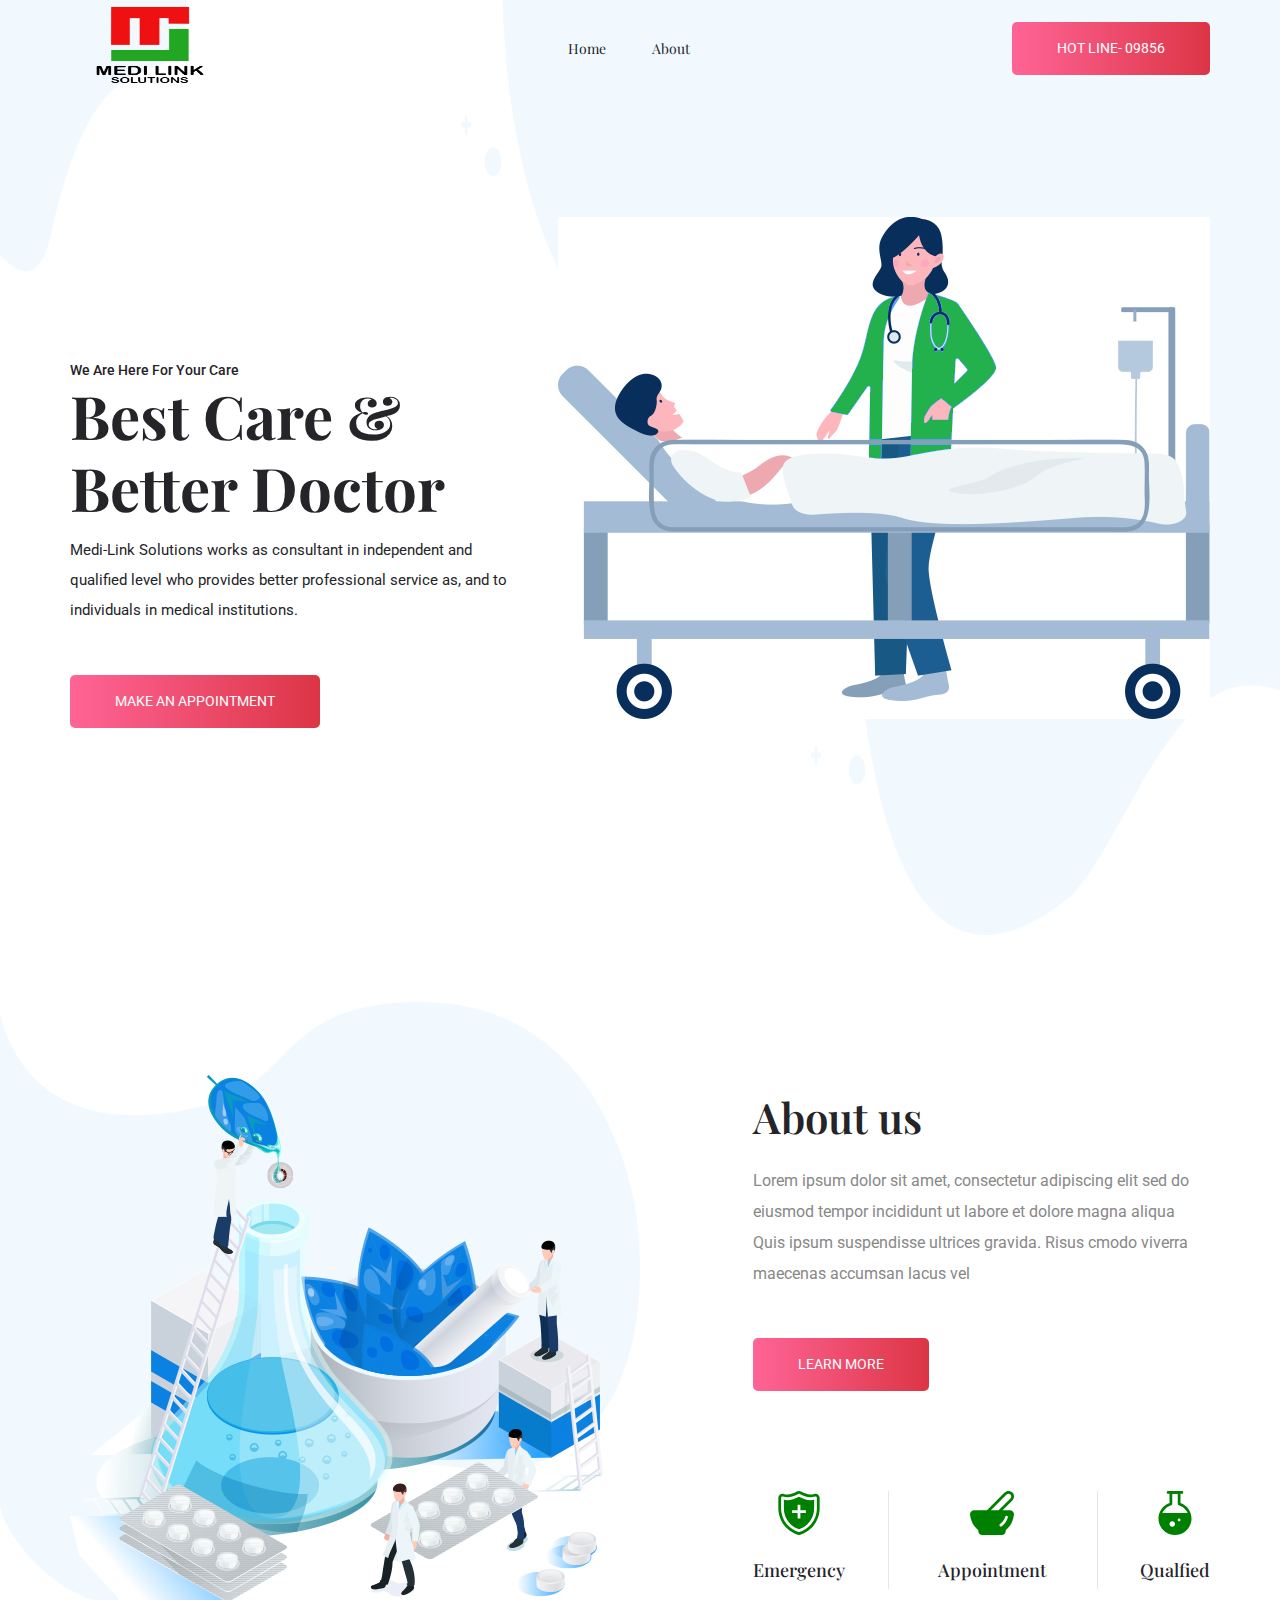
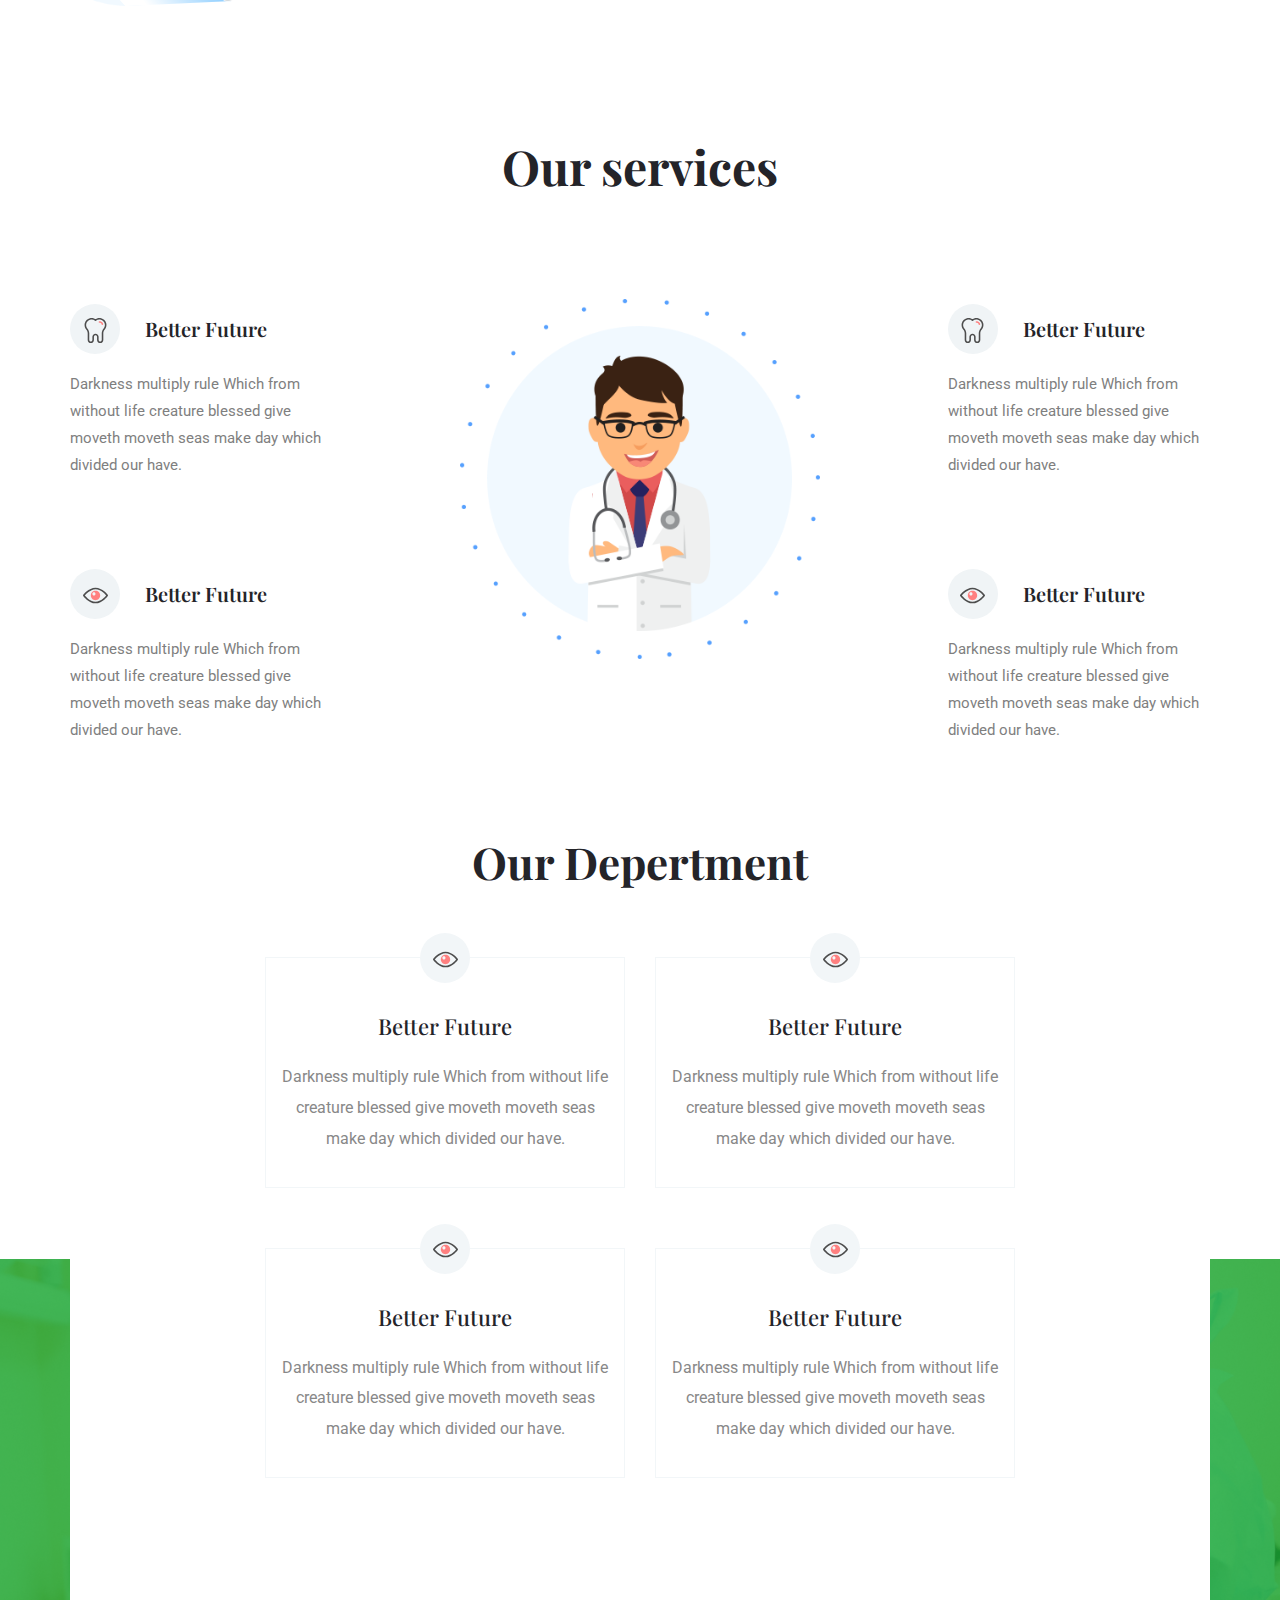
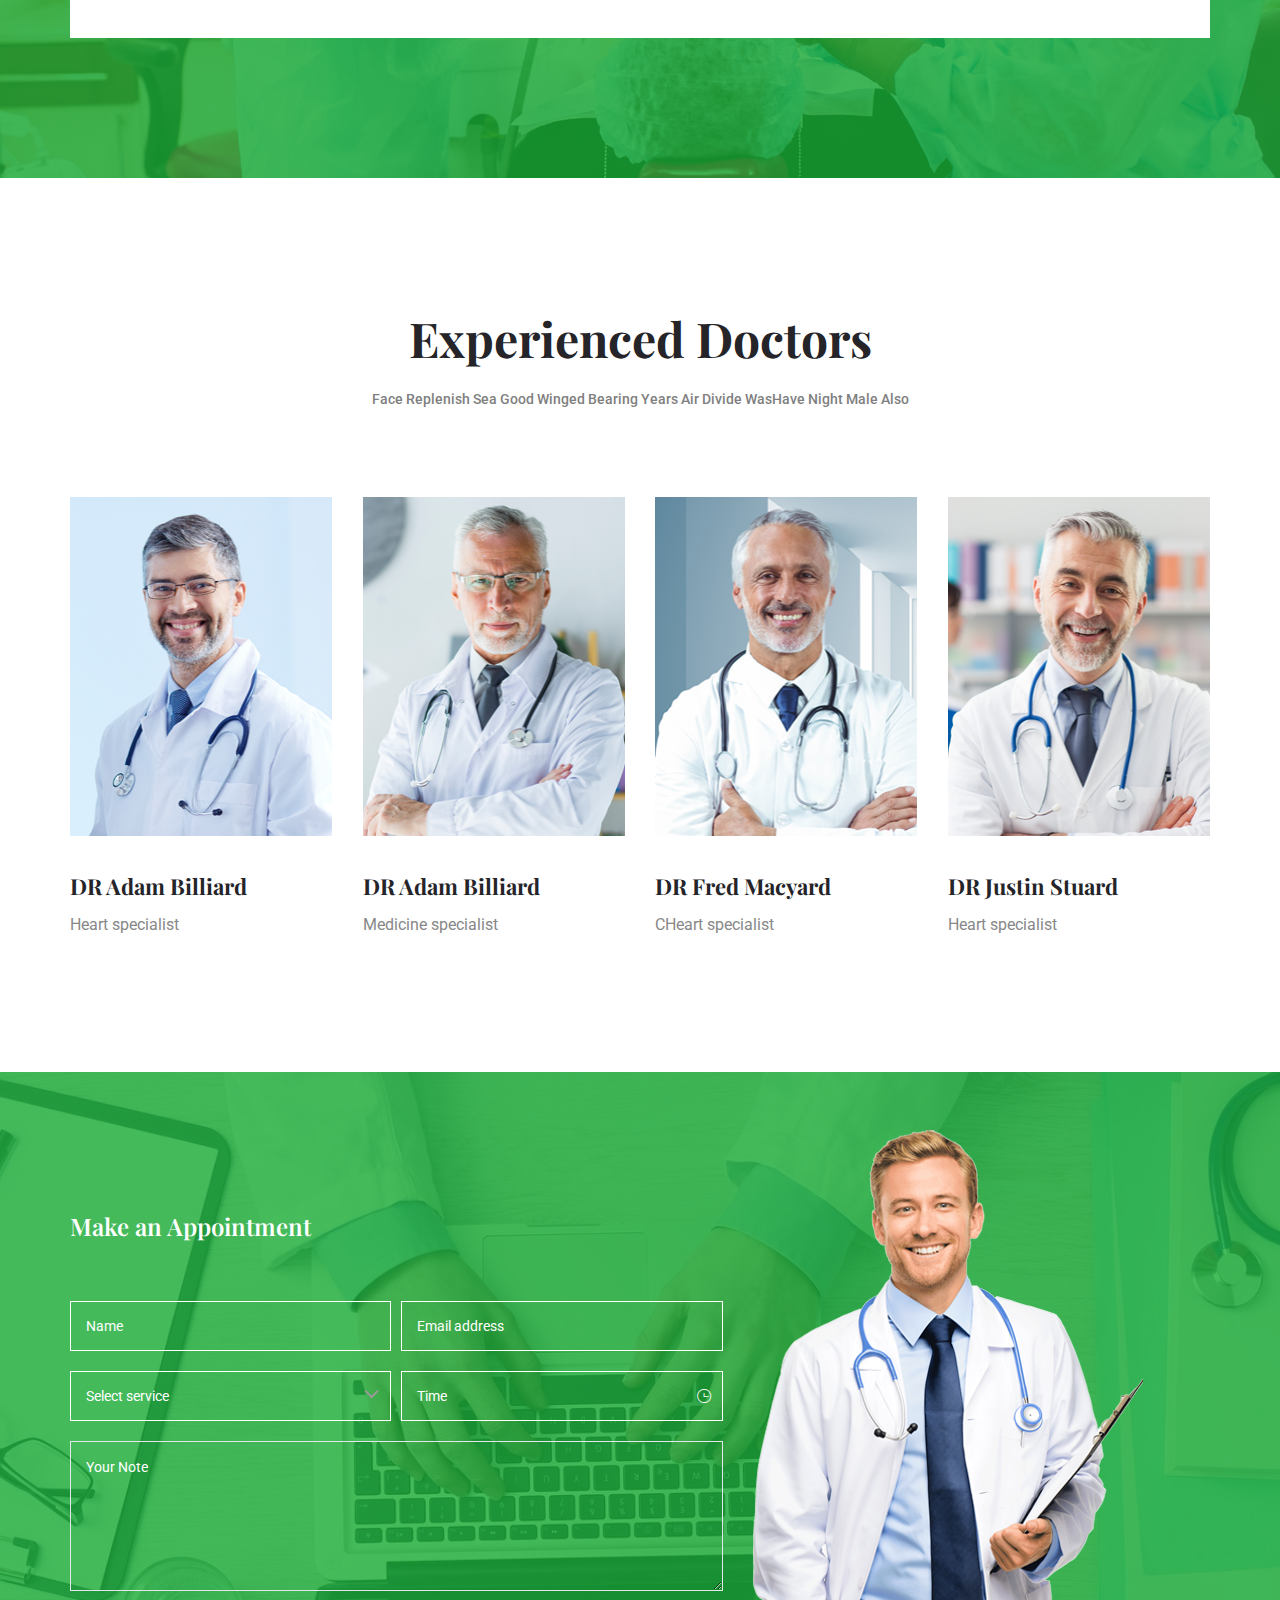
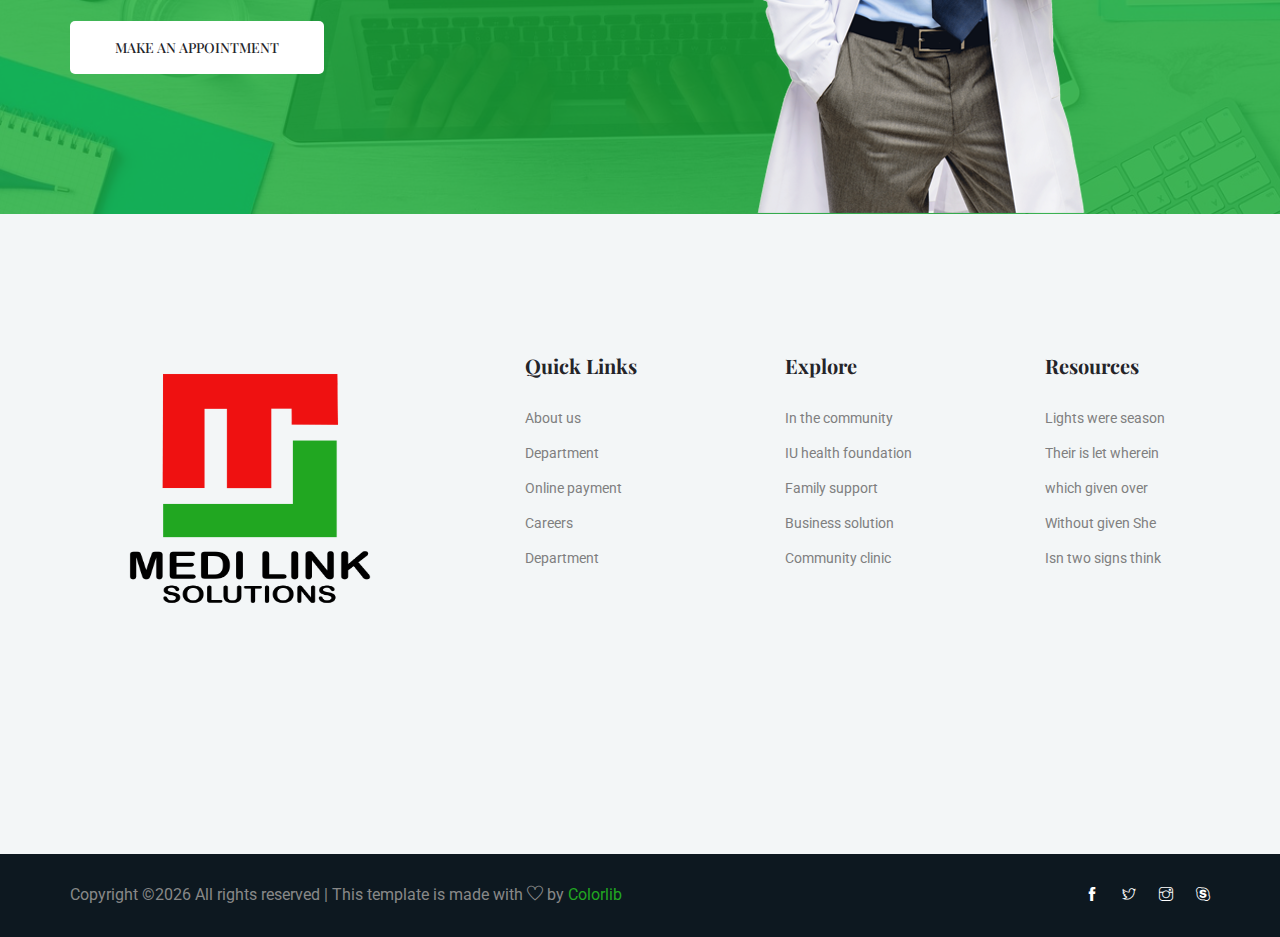
==== index.html @ 0f9b37ad "first commit" ====
﻿<!doctype html>
<html lang="en">

<head>
    <!-- Required meta tags -->
    <meta charset="utf-8">
    <meta name="viewport" content="width=device-width, initial-scale=1, shrink-to-fit=no">
    <title>medical</title>
    <link rel="icon" href="img/favicon.png">
    <!-- Bootstrap CSS -->
    <link rel="stylesheet" href="css/bootstrap.min.css">
    <!-- animate CSS -->
    <link rel="stylesheet" href="css/animate.css">
    <!-- owl carousel CSS -->
    <link rel="stylesheet" href="css/owl.carousel.min.css">
    <!-- themify CSS -->
    <link rel="stylesheet" href="css/themify-icons.css">
    <!-- flaticon CSS -->
    <link rel="stylesheet" href="css/flaticon.css">
    <!-- magnific popup CSS -->
    <link rel="stylesheet" href="css/magnific-popup.css">
    <!-- nice select CSS -->
    <link rel="stylesheet" href="css/nice-select.css">
    <!-- swiper CSS -->
    <link rel="stylesheet" href="css/slick.css">
    <!-- style CSS -->
    <link rel="stylesheet" href="css/style.css">
</head>

<body>
    <!--::header part start::-->
    <header class="main_menu home_menu">
        <div class="container">
            <div class="row align-items-center">
                <div class="col-lg-12">
                    <nav class="navbar navbar-expand-lg navbar-light">
                        <a class="navbar-brand" href="index.html"> <img src="img/Medilink_logo.png" style="height:6rem;width:10rem" alt="logo"> </a>
                       
                        <button class="navbar-toggler" type="button" data-toggle="collapse"
                            data-target="#navbarSupportedContent" aria-controls="navbarSupportedContent"
                            aria-expanded="false" aria-label="Toggle navigation">
                            <span class="navbar-toggler-icon"></span>
                        </button>

                        <div class="collapse navbar-collapse main-menu-item justify-content-center"
                            id="navbarSupportedContent">
                            <ul class="navbar-nav align-items-center">
                                <li class="nav-item active">
                                    <a class="nav-link" href="index.html">Home</a>
                                </li>
                                <li class="nav-item">
                                    <a class="nav-link" href="about.html">about</a>
                                </li>
                                <!--<li class="nav-item">
                                    <a class="nav-link" href="Doctor.html">Doctors</a>
                                </li>

                                <li class="nav-item dropdown">
                                    <a class="nav-link dropdown-toggle" href="blog.html" id="navbarDropdown"
                                        role="button" data-toggle="dropdown" aria-haspopup="true" aria-expanded="false">
                                        Pages
                                    </a>
                                    <div class="dropdown-menu" aria-labelledby="navbarDropdown">
                                        <a class="dropdown-item" href="services.html">services</a>
                                        <a class="dropdown-item" href="dep.html">depertments</a>
                                        <a class="dropdown-item" href="elements.html">Elements</a>
                                    </div>
                                </li>
                                <li class="nav-item dropdown">
                                    <a class="nav-link dropdown-toggle" href="blog.html" id="navbarDropdown_1"
                                        role="button" data-toggle="dropdown" aria-haspopup="true" aria-expanded="false">
                                        blog
                                    </a>
                                    <div class="dropdown-menu" aria-labelledby="navbarDropdown_1">
                                        <a class="dropdown-item" href="blog.html">blog</a>
                                        <a class="dropdown-item" href="single-blog.html">Single blog</a>
                                    </div>
                                </li>

                                <li class="nav-item">
                                    <a class="nav-link" href="contact.html">Contact</a>
                                </li>-->
                            </ul>
                        </div>
                        <a class="btn_2 d-none d-lg-block" href="#">HOT LINE- 09856</a>
                    </nav>
                </div>
            </div>
        </div>
    </header>
    <!-- Header part end-->

    <!-- banner part start-->
    <section class="banner_part">
        <div class="container">
            <div class="row align-items-center">
                <div class="col-lg-5 col-xl-5">
                    <div class="banner_text">
                        <div class="banner_text_iner">
                            <h5>We are here for your care</h5>
                            <h1>Best Care &
                                Better Doctor</h1>
                            <p>
                                Medi-Link Solutions works as consultant in independent and qualified level who provides better professional service as, and to individuals in medical institutions.
                            </p>
                            <a href="#" class="btn_2">Make an appointment</a>

                        </div>
                    </div>
                </div>
                <div class="col-lg-7">
                    <div class="banner_img">
                        <img src="img/banner_img.png" alt="">
                    </div>
                </div>
            </div>
        </div>
    </section>
    <!-- banner part start-->

    <!-- about us part start-->
    <section class="about_us padding_top">
        <div class="container">
            <div class="row justify-content-between align-items-center">
                <div class="col-md-6 col-lg-6">
                    <div class="about_us_img">
                        <img src="img/top_service.png" alt="">
                    </div>
                </div>
                <div class="col-md-6 col-lg-5">
                    <div class="about_us_text">
                        <h2>About us</h2>
                        <p>Lorem ipsum dolor sit amet, consectetur adipiscing elit sed
                            do eiusmod tempor incididunt ut labore et dolore magna aliqua
                            Quis ipsum suspendisse ultrices gravida. Risus cmodo viverra
                            maecenas accumsan lacus vel</p>
                        <a class="btn_2 " href="#">learn more</a>
                        <div class="banner_item">
                            <div class="single_item">
                                <img src="img/icon/banner_1.svg" alt="">
                                <h5>Emergency</h5>
                            </div>
                            <div class="single_item">
                                <img src="img/icon/banner_2.svg" alt="">
                                <h5>Appointment</h5>
                            </div>
                            <div class="single_item">
                                <img src="img/icon/banner_3.svg" alt="">
                                <h5>Qualfied</h5>
                            </div>
                        </div>
                    </div>
                </div>
            </div>
        </div>
    </section>
    <!-- about us part end-->

    <!-- feature_part start-->
    <section class="feature_part">
        <div class="container">
            <div class="row justify-content-center">
                <div class="col-xl-8">
                    <div class="section_tittle text-center">
                        <h2>Our services</h2>
                    </div>
                </div>
            </div>
            <div class="row justify-content-between align-items-center">
                <div class="col-lg-3 col-sm-12">
                    <div class="single_feature">
                        <div class="single_feature_part">
                            <span class="single_feature_icon"><img src="img/icon/feature_1.svg" alt=""></span>
                            <h4>Better Future</h4>
                            <p>Darkness multiply rule Which from without life creature blessed
                                give moveth moveth seas make day which divided our have.</p>
                        </div>
                    </div>
                    <div class="single_feature">
                        <div class="single_feature_part">
                            <span class="single_feature_icon"><img src="img/icon/feature_2.svg" alt=""></span>
                            <h4>Better Future</h4>
                            <p>Darkness multiply rule Which from without life creature blessed
                                give moveth moveth seas make day which divided our have.</p>
                        </div>
                    </div>
                </div>
                <div class="col-lg-4 col-sm-12">
                        <div class="single_feature_img">
                            <img src="img/service.png" alt="">
                        </div>
                </div>
                <div class="col-lg-3 col-sm-12">
                    <div class="single_feature">
                        <div class="single_feature_part">
                            <span class="single_feature_icon"><img src="img/icon/feature_1.svg" alt=""></span>
                            <h4>Better Future</h4>
                            <p>Darkness multiply rule Which from without life creature blessed
                                give moveth moveth seas make day which divided our have.</p>
                        </div>
                    </div>
                    <div class="single_feature">
                        <div class="single_feature_part">
                            <span class="single_feature_icon"><img src="img/icon/feature_2.svg" alt=""></span>
                            <h4>Better Future</h4>
                            <p>Darkness multiply rule Which from without life creature blessed
                                give moveth moveth seas make day which divided our have.</p>
                        </div>
                    </div>
                </div>
            </div>
        </div>
    </section>
    <!-- feature_part start-->

    <!-- our depertment part start-->
    <section class="our_depertment section_padding">
        <div class="container">
            <div class="row justify-content-center text-center">
                <div class="col-xl-12">
                    <div class="depertment_content">
                        <div class="row justify-content-center">
                            <div class="col-xl-8">
                                <h2>Our Depertment</h2>
                                <div class="row">
                                    <div class="col-lg-6 col-sm-6">
                                        <div class="single_our_depertment">
                                            <span class="our_depertment_icon"><img src="img/icon/feature_2.svg"
                                                    alt=""></span>
                                            <h4>Better Future</h4>
                                            <p>Darkness multiply rule Which from without life creature blessed
                                                give moveth moveth seas make day which divided our have.</p>
                                        </div>
                                    </div>
                                    <div class="col-lg-6 col-sm-6">
                                        <div class="single_our_depertment">
                                            <span class="our_depertment_icon"><img src="img/icon/feature_2.svg"
                                                    alt=""></span>
                                            <h4>Better Future</h4>
                                            <p>Darkness multiply rule Which from without life creature blessed
                                                give moveth moveth seas make day which divided our have.</p>
                                        </div>
                                    </div>
                                    <div class="col-lg-6 col-sm-6">
                                        <div class="single_our_depertment">
                                            <span class="our_depertment_icon"><img src="img/icon/feature_2.svg"
                                                    alt=""></span>
                                            <h4>Better Future</h4>
                                            <p>Darkness multiply rule Which from without life creature blessed
                                                give moveth moveth seas make day which divided our have.</p>
                                        </div>
                                    </div>
                                    <div class="col-lg-6 col-sm-6">
                                        <div class="single_our_depertment">
                                            <span class="our_depertment_icon"><img src="img/icon/feature_2.svg"
                                                    alt=""></span>
                                            <h4>Better Future</h4>
                                            <p>Darkness multiply rule Which from without life creature blessed
                                                give moveth moveth seas make day which divided our have.</p>
                                        </div>
                                    </div>
                                </div>
                            </div>
                        </div>

                    </div>
                </div>
            </div>
        </div>
    </section>
    <!-- our depertment part end-->

    <!--::doctor_part start::-->
    <section class="doctor_part section_padding">
        <div class="container">
            <div class="row justify-content-center">
                <div class="col-xl-8">
                    <div class="section_tittle text-center">
                        <h2> Experienced Doctors</h2>
                        <p>Face replenish sea good winged bearing years air divide wasHave night male also</p>
                    </div>
                </div>
            </div>
            <div class="row">
                <div class="col-sm-6 col-lg-3">
                    <div class="single_blog_item">
                        <div class="single_blog_img">
                            <img src="img/doctor/doctor_1.png" alt="doctor">
                            <div class="social_icon">
                                <ul>
                                    <li><a href="#"> <i class="ti-facebook"></i> </a></li>
                                    <li><a href="#"> <i class="ti-twitter-alt"></i> </a></li>
                                    <li><a href="#"> <i class="ti-instagram"></i> </a></li>
                                    <li><a href="#"> <i class="ti-skype"></i> </a></li>
                                </ul>
                            </div>
                        </div>
                        <div class="single_text">
                            <div class="single_blog_text">
                                <h3>DR Adam Billiard</h3>
                                <p>Heart specialist</p>
                            </div>
                        </div>
                    </div>
                </div>
                <div class="col-sm-6 col-lg-3">
                    <div class="single_blog_item">
                        <div class="single_blog_img">
                            <img src="img/doctor/doctor_4.png" alt="doctor">
                            <div class="social_icon">
                                <ul>
                                    <li><a href="#"> <i class="ti-facebook"></i> </a></li>
                                    <li><a href="#"> <i class="ti-twitter-alt"></i> </a></li>
                                    <li><a href="#"> <i class="ti-instagram"></i> </a></li>
                                    <li><a href="#"> <i class="ti-skype"></i> </a></li>
                                </ul>
                            </div>
                        </div>
                        <div class="single_text">
                            <div class="single_blog_text">
                                <h3>DR Adam Billiard</h3>
                                <p>Medicine specialist</p>
                            </div>
                        </div>
                    </div>
                </div>
                <div class="col-sm-6 col-lg-3">
                    <div class="single_blog_item">
                        <div class="single_blog_img">
                            <img src="img/doctor/doctor_2.png" alt="doctor">
                            <div class="social_icon">
                                <ul>
                                    <li><a href="#"> <i class="ti-facebook"></i> </a></li>
                                    <li><a href="#"> <i class="ti-twitter-alt"></i> </a></li>
                                    <li><a href="#"> <i class="ti-instagram"></i> </a></li>
                                    <li><a href="#"> <i class="ti-skype"></i> </a></li>
                                </ul>
                            </div>
                        </div>
                        <div class="single_text">
                            <div class="single_blog_text">
                                <h3>DR Fred Macyard</h3>
                                <p>CHeart specialist</p>
                            </div>
                        </div>
                    </div>
                </div>
                <div class="col-sm-6 col-lg-3">
                    <div class="single_blog_item">
                        <div class="single_blog_img">
                            <img src="img/doctor/doctor_3.png" alt="doctor">
                            <div class="social_icon">
                                <ul>
                                    <li><a href="#"> <i class="ti-facebook"></i> </a></li>
                                    <li><a href="#"> <i class="ti-twitter-alt"></i> </a></li>
                                    <li><a href="#"> <i class="ti-instagram"></i> </a></li>
                                    <li><a href="#"> <i class="ti-skype"></i> </a></li>
                                </ul>
                            </div>
                        </div>
                        <div class="single_text">
                            <div class="single_blog_text">
                                <h3>DR Justin Stuard</h3>
                                <p>Heart specialist</p>
                            </div>
                        </div>
                    </div>
                </div>
            </div>
        </div>
    </section>
    <!--::doctor_part end::-->

    <!--::regervation_part start::-->
    <section class="regervation_part section_padding">
        <div class="container">
            <div class="row align-items-center regervation_content">
                <div class="col-lg-7">
                    <div class="regervation_part_iner">
                        <form>
                            <h2>Make an Appointment</h2>
                            <div class="form-row">
                                <div class="form-group col-md-6">
                                    <input type="email" class="form-control" id="inputEmail4" placeholder="Name">
                                </div>
                                <div class="form-group col-md-6">
                                    <input type="password" class="form-control" id="inputPassword4"
                                        placeholder="Email address">
                                </div>
                                <div class="form-group col-md-6">
                                    <select class="form-control" id="Select">
                                        <option value="1" selected>Select service</option>
                                        <option value="2">Name of service</option>
                                        <option value="3">Name of service</option>
                                        <option value="4">Name of service</option>
                                        <option value="5">Name of service</option>
                                    </select>
                                </div>
                                <div class="form-group time_icon col-md-6">
                                    <select class="form-control" id="Select2">
                                        <option value="" selected>Time</option>
                                        <option value="1">8 AM TO 10AM</option>
                                        <option value="1">10 AM TO 12PM</option>
                                        <option value="1">12PM TO 2PM</option>
                                        <option value="1">2PM TO 4PM</option>
                                        <option value="1">4PM TO 6PM</option>
                                        <option value="1">6PM TO 8PM</option>
                                        <option value="1">4PM TO 10PM</option>
                                        <option value="1">10PM TO 12PM</option>
                                    </select>
                                </div>
                                <div class="form-group col-md-12">
                                    <textarea class="form-control" id="Textarea" rows="4"
                                        placeholder="Your Note "></textarea>
                                </div>
                            </div>
                            <div class="regerv_btn">
                                <a href="#" class="btn_2">Make an Appointment</a>
                            </div>
                        </form>
                    </div>
                </div>
                <div class="col-lg-5 col-md-6">
                    <div class="reservation_img">
                        <img src="img/reservation.png" alt="" class="reservation_img_iner">
                    </div>
                </div>
            </div>
        </div>
    </section>
    <!--::regervation_part end::-->

    <!--::blog_part start::-->
    <!--<section class="blog_part section_padding">
        <div class="container">
            <div class="row justify-content-center">
                <div class="col-xl-8">
                    <div class="section_tittle text-center">
                        <h2>Our Blog</h2>
                    </div>
                </div>
            </div>
            <div class="row">
                <div class="col-sm-6">
                    <div class="single-home-blog">
                        <div class="card">
                            <img src="img/blog/blog_2.png" class="card-img-top" alt="blog">
                            <div class="card-body">
                                <a href="blog.html">
                                    <h5 class="card-title">First cattle which earth unto let health for
                                        can get and see what you </h5>
                                </a>
                                <ul>
                                    <li> <span class="ti-user"></span>Jhon mike</li>
                                    <li> <span class="ti-bookmark"></span>Clinic, doctors</li>
                                </ul>

                            </div>
                        </div>
                    </div>
                </div>
                <div class="col-sm-6">
                    <div class="single-home-blog">
                        <div class="card">
                            <img src="img/blog/blog_3.png" class="card-img-top" alt="blog">
                            <div class="card-body">
                                <a href="blog.html">
                                    <h5 class="card-title">First cattle which earth unto let health for
                                        can get and see what you </h5>
                                </a>
                                <ul>
                                    <li> <span class="ti-user"></span>Jhon mike</li>
                                    <li> <span class="ti-bookmark"></span>Clinic, doctors</li>
                                </ul>
                            </div>
                        </div>
                    </div>
                </div>
            </div>
        </div>
    </section>-->
    <!--::blog_part end::-->

    <!-- footer part start-->
    <footer class="footer-area">
        <div class="footer section_padding">
            <div class="container">
                <div class="row justify-content-between">
                    <div class="col-xl-4 col-md-8 col-sm-12 single-footer-widget">
                        <img src="img/Medilink_logo.png" style="height:80%;width:100%" alt="logo">
                        <!--<a href="#" class="footer_logo"> <img src="img/logo.png" alt="#"> </a>
    <p>Lorem ipsum dolor sit amet, consectetur adipiscing elit, sed do eiusmod tempor </p>
    <div class="social_logo">
        <a href="#"><i class="ti-facebook"></i></a>
        <a href="#"> <i class="ti-twitter"></i> </a>
        <a href="#"><i class="ti-instagram"></i></a>
        <a href="#"><i class="ti-skype"></i></a>
    </div>-->
                    </div>
                    <div class="col-xl-2 col-sm-6 col-md-4 single-footer-widget">
                        <h4>Quick Links</h4>
                        <ul>
                            <li><a href="#">About us</a></li>
                            <li><a href="#">Department</a></li>
                            <li><a href="#"> Online payment</a></li>
                            <li><a href="#">Careers</a></li>
                            <li><a href="#">Department</a></li>
                        </ul>
                    </div>
                    <div class="col-xl-2 col-sm-6 col-md-4 single-footer-widget">
                        <h4>Explore</h4>
                        <ul>
                            <li><a href="#">In the community</a></li>
                            <li><a href="#">IU health foundation</a></li>
                            <li><a href="#">Family support </a></li>
                            <li><a href="#">Business solution</a></li>
                            <li><a href="#">Community clinic</a></li>
                        </ul>
                    </div>
                    <div class="col-xl-2 col-sm-6 col-md-6 single-footer-widget">
                        <h4>Resources</h4>
                        <ul>
                            <li><a href="#">Lights were season</a></li>
                            <li><a href="#"> Their is let wherein</a></li>
                            <li><a href="#">which given over</a></li>
                            <li><a href="#">Without given She</a></li>
                            <li><a href="#">Isn two signs think</a></li>
                        </ul>
                    </div>
                    <!--<div class="col-xl-3 col-sm-6 col-md-6 single-footer-widget">
                        <h4>Newsletter</h4>
                        <p>Seed good winged wherein which night multiply
                            midst does not fruitful</p>
                        <div class="form-wrap" id="mc_embed_signup">
                            <form target="_blank"
                                action="https://spondonit.us12.list-manage.com/subscribe/post?u=1462626880ade1ac87bd9c93a&amp;id=92a4423d01"
                                method="get" class="form-inline">
                                <input class="form-control" name="EMAIL" placeholder="Your Email Address"
                                    onfocus="this.placeholder = ''" onblur="this.placeholder = 'Your Email Address '"
                                    required="" type="email">
                                <button class="click-btn btn btn-default text-uppercase"> <i class="ti-angle-right"></i>
                                </button>
                                <div style="position: absolute; left: -5000px;">
                                    <input name="b_36c4fd991d266f23781ded980_aefe40901a" tabindex="-1" value=""
                                        type="text">
                                </div>

                                <div class="info"></div>
                            </form>
                        </div>
                    </div>-->
                </div>
            </div>
        </div>

        <div class="copyright_part">
            <div class="container">
                <div class="row align-items-center">
                    <p class="footer-text m-0 col-lg-8 col-md-12"><!-- Link back to Colorlib can't be removed. Template is licensed under CC BY 3.0. -->
Copyright &copy;<script>document.write(new Date().getFullYear());</script> All rights reserved | This template is made with <i class="ti-heart" aria-hidden="true"></i> by <a href="https://colorlib.com" target="_blank">Colorlib</a>
<!-- Link back to Colorlib can't be removed. Template is licensed under CC BY 3.0. -->
</p>
                    <div class="col-lg-4 col-md-12 text-center text-lg-right footer-social">
                        <a href="#"><i class="ti-facebook"></i></a>
                        <a href="#"> <i class="ti-twitter"></i> </a>
                        <a href="#"><i class="ti-instagram"></i></a>
                        <a href="#"><i class="ti-skype"></i></a>
                    </div>
                </div>
            </div>
        </div>
    </footer>

    <!-- footer part end-->

    <!-- jquery plugins here-->

    <script src="js/jquery-1.12.1.min.js"></script>
    <!-- popper js -->
    <script src="js/popper.min.js"></script>
    <!-- bootstrap js -->
    <script src="js/bootstrap.min.js"></script>
    <!-- owl carousel js -->
    <script src="js/owl.carousel.min.js"></script>
    <script src="js/jquery.nice-select.min.js"></script>
    <!-- contact js -->
    <script src="js/jquery.ajaxchimp.min.js"></script>
    <script src="js/jquery.form.js"></script>
    <script src="js/jquery.validate.min.js"></script>
    <script src="js/mail-script.js"></script>
    <script src="js/contact.js"></script>
    <!-- custom js -->
    <script src="js/custom.js"></script>
</body>

</html>
---- css/themify-icons.css ----
@font-face {
	font-family: 'themify';
	src:url('../fonts/themify.eot?-fvbane');
	src:url('../fonts/themify.eot?#iefix-fvbane') format('embedded-opentype'),
		url('../fonts/themify.woff?-fvbane') format('woff'),
		url('../fonts/themify.ttf?-fvbane') format('truetype'),
		url('../fonts/themify.svg?-fvbane#themify') format('svg');
	font-weight: normal;
	font-style: normal;
}

[class^="ti-"], [class*=" ti-"] {
	font-family: 'themify';
	speak: none;
	font-style: normal;
	font-weight: normal;
	font-variant: normal;
	text-transform: none;
	line-height: 1;

	/* Better Font Rendering =========== */
	-webkit-font-smoothing: antialiased;
	-moz-osx-font-smoothing: grayscale;
}

.ti-wand:before {
	content: "\e600";
}
.ti-volume:before {
	content: "\e601";
}
.ti-user:before {
	content: "\e602";
}
.ti-unlock:before {
	content: "\e603";
}
.ti-unlink:before {
	content: "\e604";
}
.ti-trash:before {
	content: "\e605";
}
.ti-thought:before {
	content: "\e606";
}
.ti-target:before {
	content: "\e607";
}
.ti-tag:before {
	content: "\e608";
}
.ti-tablet:before {
	content: "\e609";
}
.ti-star:before {
	content: "\e60a";
}
.ti-spray:before {
	content: "\e60b";
}
.ti-signal:before {
	content: "\e60c";
}
.ti-shopping-cart:before {
	content: "\e60d";
}
.ti-shopping-cart-full:before {
	content: "\e60e";
}
.ti-settings:before {
	content: "\e60f";
}
.ti-search:before {
	content: "\e610";
}
.ti-zoom-in:before {
	content: "\e611";
}
.ti-zoom-out:before {
	content: "\e612";
}
.ti-cut:before {
	content: "\e613";
}
.ti-ruler:before {
	content: "\e614";
}
.ti-ruler-pencil:before {
	content: "\e615";
}
.ti-ruler-alt:before {
	content: "\e616";
}
.ti-bookmark:before {
	content: "\e617";
}
.ti-bookmark-alt:before {
	content: "\e618";
}
.ti-reload:before {
	content: "\e619";
}
.ti-plus:before {
	content: "\e61a";
}
.ti-pin:before {
	content: "\e61b";
}
.ti-pencil:before {
	content: "\e61c";
}
.ti-pencil-alt:before {
	content: "\e61d";
}
.ti-paint-roller:before {
	content: "\e61e";
}
.ti-paint-bucket:before {
	content: "\e61f";
}
.ti-na:before {
	content: "\e620";
}
.ti-mobile:before {
	content: "\e621";
}
.ti-minus:before {
	content: "\e622";
}
.ti-medall:before {
	content: "\e623";
}
.ti-medall-alt:before {
	content: "\e624";
}
.ti-marker:before {
	content: "\e625";
}
.ti-marker-alt:before {
	content: "\e626";
}
.ti-arrow-up:before {
	content: "\e627";
}
.ti-arrow-right:before {
	content: "\e628";
}
.ti-arrow-left:before {
	content: "\e629";
}
.ti-arrow-down:before {
	content: "\e62a";
}
.ti-lock:before {
	content: "\e62b";
}
.ti-location-arrow:before {
	content: "\e62c";
}
.ti-link:before {
	content: "\e62d";
}
.ti-layout:before {
	content: "\e62e";
}
.ti-layers:before {
	content: "\e62f";
}
.ti-layers-alt:before {
	content: "\e630";
}
.ti-key:before {
	content: "\e631";
}
.ti-import:before {
	content: "\e632";
}
.ti-image:before {
	content: "\e633";
}
.ti-heart:before {
	content: "\e634";
}
.ti-heart-broken:before {
	content: "\e635";
}
.ti-hand-stop:before {
	content: "\e636";
}
.ti-hand-open:before {
	content: "\e637";
}
.ti-hand-drag:before {
	content: "\e638";
}
.ti-folder:before {
	content: "\e639";
}
.ti-flag:before {
	content: "\e63a";
}
.ti-flag-alt:before {
	content: "\e63b";
}
.ti-flag-alt-2:before {
	content: "\e63c";
}
.ti-eye:before {
	content: "\e63d";
}
.ti-export:before {
	content: "\e63e";
}
.ti-exchange-vertical:before {
	content: "\e63f";
}
.ti-desktop:before {
	content: "\e640";
}
.ti-cup:before {
	content: "\e641";
}
.ti-crown:before {
	content: "\e642";
}
.ti-comments:before {
	content: "\e643";
}
.ti-comment:before {
	content: "\e644";
}
.ti-comment-alt:before {
	content: "\e645";
}
.ti-close:before {
	content: "\e646";
}
.ti-clip:before {
	content: "\e647";
}
.ti-angle-up:before {
	content: "\e648";
}
.ti-angle-right:before {
	content: "\e649";
}
.ti-angle-left:before {
	content: "\e64a";
}
.ti-angle-down:before {
	content: "\e64b";
}
.ti-check:before {
	content: "\e64c";
}
.ti-check-box:before {
	content: "\e64d";
}
.ti-camera:before {
	content: "\e64e";
}
.ti-announcement:before {
	content: "\e64f";
}
.ti-brush:before {
	content: "\e650";
}
.ti-briefcase:before {
	content: "\e651";
}
.ti-bolt:before {
	content: "\e652";
}
.ti-bolt-alt:before {
	content: "\e653";
}
.ti-blackboard:before {
	content: "\e654";
}
.ti-bag:before {
	content: "\e655";
}
.ti-move:before {
	content: "\e656";
}
.ti-arrows-vertical:before {
	content: "\e657";
}
.ti-arrows-horizontal:before {
	content: "\e658";
}
.ti-fullscreen:before {
	content: "\e659";
}
.ti-arrow-top-right:before {
	content: "\e65a";
}
.ti-arrow-top-left:before {
	content: "\e65b";
}
.ti-arrow-circle-up:before {
	content: "\e65c";
}
.ti-arrow-circle-right:before {
	content: "\e65d";
}
.ti-arrow-circle-left:before {
	content: "\e65e";
}
.ti-arrow-circle-down:before {
	content: "\e65f";
}
.ti-angle-double-up:before {
	content: "\e660";
}
.ti-angle-double-right:before {
	content: "\e661";
}
.ti-angle-double-left:before {
	content: "\e662";
}
.ti-angle-double-down:before {
	content: "\e663";
}
.ti-zip:before {
	content: "\e664";
}
.ti-world:before {
	content: "\e665";
}
.ti-wheelchair:before {
	content: "\e666";
}
.ti-view-list:before {
	content: "\e667";
}
.ti-view-list-alt:before {
	content: "\e668";
}
.ti-view-grid:before {
	content: "\e669";
}
.ti-uppercase:before {
	content: "\e66a";
}
.ti-upload:before {
	content: "\e66b";
}
.ti-underline:before {
	content: "\e66c";
}
.ti-truck:before {
	content: "\e66d";
}
.ti-timer:before {
	content: "\e66e";
}
.ti-ticket:before {
	content: "\e66f";
}
.ti-thumb-up:before {
	content: "\e670";
}
.ti-thumb-down:before {
	content: "\e671";
}
.ti-text:before {
	content: "\e672";
}
.ti-stats-up:before {
	content: "\e673";
}
.ti-stats-down:before {
	content: "\e674";
}
.ti-split-v:before {
	content: "\e675";
}
.ti-split-h:before {
	content: "\e676";
}
.ti-smallcap:before {
	content: "\e677";
}
.ti-shine:before {
	content: "\e678";
}
.ti-shift-right:before {
	content: "\e679";
}
.ti-shift-left:before {
	content: "\e67a";
}
.ti-shield:before {
	content: "\e67b";
}
.ti-notepad:before {
	content: "\e67c";
}
.ti-server:before {
	content: "\e67d";
}
.ti-quote-right:before {
	content: "\e67e";
}
.ti-quote-left:before {
	content: "\e67f";
}
.ti-pulse:before {
	content: "\e680";
}
.ti-printer:before {
	content: "\e681";
}
.ti-power-off:before {
	content: "\e682";
}
.ti-plug:before {
	content: "\e683";
}
.ti-pie-chart:before {
	content: "\e684";
}
.ti-paragraph:before {
	content: "\e685";
}
.ti-panel:before {
	content: "\e686";
}
.ti-package:before {
	content: "\e687";
}
.ti-music:before {
	content: "\e688";
}
.ti-music-alt:before {
	content: "\e689";
}
.ti-mouse:before {
	content: "\e68a";
}
.ti-mouse-alt:before {
	content: "\e68b";
}
.ti-money:before {
	content: "\e68c";
}
.ti-microphone:before {
	content: "\e68d";
}
.ti-menu:before {
	content: "\e68e";
}
.ti-menu-alt:before {
	content: "\e68f";
}
.ti-map:before {
	content: "\e690";
}
.ti-map-alt:before {
	content: "\e691";
}
.ti-loop:before {
	content: "\e692";
}
.ti-location-pin:before {
	content: "\e693";
}
.ti-list:before {
	content: "\e694";
}
.ti-light-bulb:before {
	content: "\e695";
}
.ti-Italic:before {
	content: "\e696";
}
.ti-info:before {
	content: "\e697";
}
.ti-infinite:before {
	content: "\e698";
}
.ti-id-badge:before {
	content: "\e699";
}
.ti-hummer:before {
	content: "\e69a";
}
.ti-home:before {
	content: "\e69b";
}
.ti-help:before {
	content: "\e69c";
}
.ti-headphone:before {
	content: "\e69d";
}
.ti-harddrives:before {
	content: "\e69e";
}
.ti-harddrive:before {
	content: "\e69f";
}
.ti-gift:before {
	content: "\e6a0";
}
.ti-game:before {
	content: "\e6a1";
}
.ti-filter:before {
	content: "\e6a2";
}
.ti-files:before {
	content: "\e6a3";
}
.ti-file:before {
	content: "\e6a4";
}
.ti-eraser:before {
	content: "\e6a5";
}
.ti-envelope:before {
	content: "\e6a6";
}
.ti-download:before {
	content: "\e6a7";
}
.ti-direction:before {
	content: "\e6a8";
}
.ti-direction-alt:before {
	content: "\e6a9";
}
.ti-dashboard:before {
	content: "\e6aa";
}
.ti-control-stop:before {
	content: "\e6ab";
}
.ti-control-shuffle:before {
	content: "\e6ac";
}
.ti-control-play:before {
	content: "\e6ad";
}
.ti-control-pause:before {
	content: "\e6ae";
}
.ti-control-forward:before {
	content: "\e6af";
}
.ti-control-backward:before {
	content: "\e6b0";
}
.ti-cloud:before {
	content: "\e6b1";
}
.ti-cloud-up:before {
	content: "\e6b2";
}
.ti-cloud-down:before {
	content: "\e6b3";
}
.ti-clipboard:before {
	content: "\e6b4";
}
.ti-car:before {
	content: "\e6b5";
}
.ti-calendar:before {
	content: "\e6b6";
}
.ti-book:before {
	content: "\e6b7";
}
.ti-bell:before {
	content: "\e6b8";
}
.ti-basketball:before {
	content: "\e6b9";
}
.ti-bar-chart:before {
	content: "\e6ba";
}
.ti-bar-chart-alt:before {
	content: "\e6bb";
}
.ti-back-right:before {
	content: "\e6bc";
}
.ti-back-left:before {
	content: "\e6bd";
}
.ti-arrows-corner:before {
	content: "\e6be";
}
.ti-archive:before {
	content: "\e6bf";
}
.ti-anchor:before {
	content: "\e6c0";
}
.ti-align-right:before {
	content: "\e6c1";
}
.ti-align-left:before {
	content: "\e6c2";
}
.ti-align-justify:before {
	content: "\e6c3";
}
.ti-align-center:before {
	content: "\e6c4";
}
.ti-alert:before {
	content: "\e6c5";
}
.ti-alarm-clock:before {
	content: "\e6c6";
}
.ti-agenda:before {
	content: "\e6c7";
}
.ti-write:before {
	content: "\e6c8";
}
.ti-window:before {
	content: "\e6c9";
}
.ti-widgetized:before {
	content: "\e6ca";
}
.ti-widget:before {
	content: "\e6cb";
}
.ti-widget-alt:before {
	content: "\e6cc";
}
.ti-wallet:before {
	content: "\e6cd";
}
.ti-video-clapper:before {
	content: "\e6ce";
}
.ti-video-camera:before {
	content: "\e6cf";
}
.ti-vector:before {
	content: "\e6d0";
}
.ti-themify-logo:before {
	content: "\e6d1";
}
.ti-themify-favicon:before {
	content: "\e6d2";
}
.ti-themify-favicon-alt:before {
	content: "\e6d3";
}
.ti-support:before {
	content: "\e6d4";
}
.ti-stamp:before {
	content: "\e6d5";
}
.ti-split-v-alt:before {
	content: "\e6d6";
}
.ti-slice:before {
	content: "\e6d7";
}
.ti-shortcode:before {
	content: "\e6d8";
}
.ti-shift-right-alt:before {
	content: "\e6d9";
}
.ti-shift-left-alt:before {
	content: "\e6da";
}
.ti-ruler-alt-2:before {
	content: "\e6db";
}
.ti-receipt:before {
	content: "\e6dc";
}
.ti-pin2:before {
	content: "\e6dd";
}
.ti-pin-alt:before {
	content: "\e6de";
}
.ti-pencil-alt2:before {
	content: "\e6df";
}
.ti-palette:before {
	content: "\e6e0";
}
.ti-more:before {
	content: "\e6e1";
}
.ti-more-alt:before {
	content: "\e6e2";
}
.ti-microphone-alt:before {
	content: "\e6e3";
}
.ti-magnet:before {
	content: "\e6e4";
}
.ti-line-double:before {
	content: "\e6e5";
}
.ti-line-dotted:before {
	content: "\e6e6";
}
.ti-line-dashed:before {
	content: "\e6e7";
}
.ti-layout-width-full:before {
	content: "\e6e8";
}
.ti-layout-width-default:before {
	content: "\e6e9";
}
.ti-layout-width-default-alt:before {
	content: "\e6ea";
}
.ti-layout-tab:before {
	content: "\e6eb";
}
.ti-layout-tab-window:before {
	content: "\e6ec";
}
.ti-layout-tab-v:before {
	content: "\e6ed";
}
.ti-layout-tab-min:before {
	content: "\e6ee";
}
.ti-layout-slider:before {
	content: "\e6ef";
}
.ti-layout-slider-alt:before {
	content: "\e6f0";
}
.ti-layout-sidebar-right:before {
	content: "\e6f1";
}
.ti-layout-sidebar-none:before {
	content: "\e6f2";
}
.ti-layout-sidebar-left:before {
	content: "\e6f3";
}
.ti-layout-placeholder:before {
	content: "\e6f4";
}
.ti-layout-menu:before {
	content: "\e6f5";
}
.ti-layout-menu-v:before {
	content: "\e6f6";
}
.ti-layout-menu-separated:before {
	content: "\e6f7";
}
.ti-layout-menu-full:before {
	content: "\e6f8";
}
.ti-layout-media-right-alt:before {
	content: "\e6f9";
}
.ti-layout-media-right:before {
	content: "\e6fa";
}
.ti-layout-media-overlay:before {
	content: "\e6fb";
}
.ti-layout-media-overlay-alt:before {
	content: "\e6fc";
}
.ti-layout-media-overlay-alt-2:before {
	content: "\e6fd";
}
.ti-layout-media-left-alt:before {
	content: "\e6fe";
}
.ti-layout-media-left:before {
	content: "\e6ff";
}
.ti-layout-media-center-alt:before {
	content: "\e700";
}
.ti-layout-media-center:before {
	content: "\e701";
}
.ti-layout-list-thumb:before {
	content: "\e702";
}
.ti-layout-list-thumb-alt:before {
	content: "\e703";
}
.ti-layout-list-post:before {
	content: "\e704";
}
.ti-layout-list-large-image:before {
	content: "\e705";
}
.ti-layout-line-solid:before {
	content: "\e706";
}
.ti-layout-grid4:before {
	content: "\e707";
}
.ti-layout-grid3:before {
	content: "\e708";
}
.ti-layout-grid2:before {
	content: "\e709";
}
.ti-layout-grid2-thumb:before {
	content: "\e70a";
}
.ti-layout-cta-right:before {
	content: "\e70b";
}
.ti-layout-cta-left:before {
	content: "\e70c";
}
.ti-layout-cta-center:before {
	content: "\e70d";
}
.ti-layout-cta-btn-right:before {
	content: "\e70e";
}
.ti-layout-cta-btn-left:before {
	content: "\e70f";
}
.ti-layout-column4:before {
	content: "\e710";
}
.ti-layout-column3:before {
	content: "\e711";
}
.ti-layout-column2:before {
	content: "\e712";
}
.ti-layout-accordion-separated:before {
	content: "\e713";
}
.ti-layout-accordion-merged:before {
	content: "\e714";
}
.ti-layout-accordion-list:before {
	content: "\e715";
}
.ti-ink-pen:before {
	content: "\e716";
}
.ti-info-alt:before {
	content: "\e717";
}
.ti-help-alt:before {
	content: "\e718";
}
.ti-headphone-alt:before {
	content: "\e719";
}
.ti-hand-point-up:before {
	content: "\e71a";
}
.ti-hand-point-right:before {
	content: "\e71b";
}
.ti-hand-point-left:before {
	content: "\e71c";
}
.ti-hand-point-down:before {
	content: "\e71d";
}
.ti-gallery:before {
	content: "\e71e";
}
.ti-face-smile:before {
	content: "\e71f";
}
.ti-face-sad:before {
	content: "\e720";
}
.ti-credit-card:before {
	content: "\e721";
}
.ti-control-skip-forward:before {
	content: "\e722";
}
.ti-control-skip-backward:before {
	content: "\e723";
}
.ti-control-record:before {
	content: "\e724";
}
.ti-control-eject:before {
	content: "\e725";
}
.ti-comments-smiley:before {
	content: "\e726";
}
.ti-brush-alt:before {
	content: "\e727";
}
.ti-youtube:before {
	content: "\e728";
}
.ti-vimeo:before {
	content: "\e729";
}
.ti-twitter:before {
	content: "\e72a";
}
.ti-time:before {
	content: "\e72b";
}
.ti-tumblr:before {
	content: "\e72c";
}
.ti-skype:before {
	content: "\e72d";
}
.ti-share:before {
	content: "\e72e";
}
.ti-share-alt:before {
	content: "\e72f";
}
.ti-rocket:before {
	content: "\e730";
}
.ti-pinterest:before {
	content: "\e731";
}
.ti-new-window:before {
	content: "\e732";
}
.ti-microsoft:before {
	content: "\e733";
}
.ti-list-ol:before {
	content: "\e734";
}
.ti-linkedin:before {
	content: "\e735";
}
.ti-layout-sidebar-2:before {
	content: "\e736";
}
.ti-layout-grid4-alt:before {
	content: "\e737";
}
.ti-layout-grid3-alt:before {
	content: "\e738";
}
.ti-layout-grid2-alt:before {
	content: "\e739";
}
.ti-layout-column4-alt:before {
	content: "\e73a";
}
.ti-layout-column3-alt:before {
	content: "\e73b";
}
.ti-layout-column2-alt:before {
	content: "\e73c";
}
.ti-instagram:before {
	content: "\e73d";
}
.ti-google:before {
	content: "\e73e";
}
.ti-github:before {
	content: "\e73f";
}
.ti-flickr:before {
	content: "\e740";
}
.ti-facebook:before {
	content: "\e741";
}
.ti-dropbox:before {
	content: "\e742";
}
.ti-dribbble:before {
	content: "\e743";
}
.ti-apple:before {
	content: "\e744";
}
.ti-android:before {
	content: "\e745";
}
.ti-save:before {
	content: "\e746";
}
.ti-save-alt:before {
	content: "\e747";
}
.ti-yahoo:before {
	content: "\e748";
}
.ti-wordpress:before {
	content: "\e749";
}
.ti-vimeo-alt:before {
	content: "\e74a";
}
.ti-twitter-alt:before {
	content: "\e74b";
}
.ti-tumblr-alt:before {
	content: "\e74c";
}
.ti-trello:before {
	content: "\e74d";
}
.ti-stack-overflow:before {
	content: "\e74e";
}
.ti-soundcloud:before {
	content: "\e74f";
}
.ti-sharethis:before {
	content: "\e750";
}
.ti-sharethis-alt:before {
	content: "\e751";
}
.ti-reddit:before {
	content: "\e752";
}
.ti-pinterest-alt:before {
	content: "\e753";
}
.ti-microsoft-alt:before {
	content: "\e754";
}
.ti-linux:before {
	content: "\e755";
}
.ti-jsfiddle:before {
	content: "\e756";
}
.ti-joomla:before {
	content: "\e757";
}
.ti-html5:before {
	content: "\e758";
}
.ti-flickr-alt:before {
	content: "\e759";
}
.ti-email:before {
	content: "\e75a";
}
.ti-drupal:before {
	content: "\e75b";
}
.ti-dropbox-alt:before {
	content: "\e75c";
}
.ti-css3:before {
	content: "\e75d";
}
.ti-rss:before {
	content: "\e75e";
}
.ti-rss-alt:before {
	content: "\e75f";
}
---- css/flaticon.css ----
/*
  	Flaticon icon font: Flaticon
  	Creation date: 09/04/2019 10:10
  	*/

@font-face {
  font-family: "Flaticon";
  src: url("../fonts/Flaticon.eot");
  src: url("../fonts/Flaticon.eot?#iefix") format("embedded-opentype"),
       url("../fonts/Flaticon.woff2") format("woff2"),
       url("../fonts/Flaticon.woff") format("woff"),
       url("../fonts/Flaticon.ttf") format("truetype"),
       url("../fonts/Flaticon.svg#Flaticon") format("svg");
  font-weight: normal;
  font-style: normal;
}

@media screen and (-webkit-min-device-pixel-ratio:0) {
  @font-face {
    font-family: "Flaticon";
    src: url("./Flaticon.svg#Flaticon") format("svg");
  }
}

[class^="flaticon-"]:before, [class*=" flaticon-"]:before,
[class^="flaticon-"]:after, [class*=" flaticon-"]:after {   
  font-family: Flaticon;
        font-size: 30px;
       font-style: normal;
       color: #fff;
}

.flaticon-growth:before { content: "\f100"; }
.flaticon-wallet:before { content: "\f101"; }
---- css/nice-select.css ----
.nice-select {
  -webkit-tap-highlight-color: transparent;
  background-color: #fff;
  border-radius: 5px;
  border: solid 1px #e8e8e8;
  box-sizing: border-box;
  clear: both;
  cursor: pointer;
  display: block;
  float: left;
  font-family: inherit;
  font-size: 14px;
  font-weight: normal;
  height: 42px;
  line-height: 40px;
  outline: none;
  padding-left: 18px;
  padding-right: 30px;
  position: relative;
  text-align: left !important;
  -webkit-transition: all 0.2s ease-in-out;
  transition: all 0.2s ease-in-out;
  -webkit-user-select: none;
     -moz-user-select: none;
      -ms-user-select: none;
          user-select: none;
  white-space: nowrap;
  width: auto; }
  .nice-select:hover {
    border-color: #dbdbdb; }
  .nice-select:active, .nice-select.open, .nice-select:focus {
    border-color: #999; }
  .nice-select:after {
    border-bottom: 2px solid #999;
    border-right: 2px solid #999;
    content: '';
    display: block;
    height: 10px;
    margin-top: -4px;
    pointer-events: none;
    position: absolute;
    right: 12px;
    top: 50%;
    -webkit-transform-origin: 66% 66%;
        -ms-transform-origin: 66% 66%;
            transform-origin: 66% 66%;
    -webkit-transform: rotate(45deg);
        -ms-transform: rotate(45deg);
            transform: rotate(45deg);
    -webkit-transition: all 0.15s ease-in-out;
    transition: all 0.15s ease-in-out;
    width: 10px; }
  .nice-select.open:after {
    -webkit-transform: rotate(-135deg);
        -ms-transform: rotate(-135deg);
            transform: rotate(-135deg); }
  .nice-select.open .list {
    opacity: 1;
    pointer-events: auto;
    -webkit-transform: scale(1) translateY(0);
        -ms-transform: scale(1) translateY(0);
            transform: scale(1) translateY(0); }
  .nice-select.disabled {
    border-color: #ededed;
    color: #999;
    pointer-events: none; }
    .nice-select.disabled:after {
      border-color: #cccccc; }
  .nice-select.wide {
    width: 100%; }
    .nice-select.wide .list {
      left: 0 !important;
      right: 0 !important; }
  .nice-select.right {
    float: right; }
    .nice-select.right .list {
      left: auto;
      right: 0; }
  .nice-select.small {
    font-size: 12px;
    height: 36px;
    line-height: 34px; }
    .nice-select.small:after {
      height: 4px;
      width: 4px; }
    .nice-select.small .option {
      line-height: 34px;
      min-height: 34px; }
  .nice-select .list {
    background-color: #fff;
    border-radius: 5px;
    box-shadow: 0 0 0 1px rgba(68, 68, 68, 0.11);
    box-sizing: border-box;
    margin-top: 4px;
    opacity: 0;
    overflow: hidden;
    padding: 0;
    pointer-events: none;
    position: absolute;
    top: 100%;
    left: 0;
    -webkit-transform-origin: 50% 0;
        -ms-transform-origin: 50% 0;
            transform-origin: 50% 0;
    -webkit-transform: scale(0.75) translateY(-21px);
        -ms-transform: scale(0.75) translateY(-21px);
            transform: scale(0.75) translateY(-21px);
    -webkit-transition: all 0.2s cubic-bezier(0.5, 0, 0, 1.25), opacity 0.15s ease-out;
    transition: all 0.2s cubic-bezier(0.5, 0, 0, 1.25), opacity 0.15s ease-out;
    z-index: 9; }
    .nice-select .list:hover .option:not(:hover) {
      background-color: transparent !important; }
  .nice-select .option {
    cursor: pointer;
    font-weight: 400;
    line-height: 40px;
    list-style: none;
    min-height: 40px;
    outline: none;
    padding-left: 18px;
    padding-right: 29px;
    text-align: left;
    -webkit-transition: all 0.2s;
    transition: all 0.2s; }
    .nice-select .option:hover, .nice-select .option.focus, .nice-select .option.selected.focus {
      background-color: #f6f6f6; }
    .nice-select .option.selected {
      font-weight: bold; }
    .nice-select .option.disabled {
      background-color: transparent;
      color: #999;
      cursor: default; }

.no-csspointerevents .nice-select .list {
  display: none; }

.no-csspointerevents .nice-select.open .list {
  display: block; }
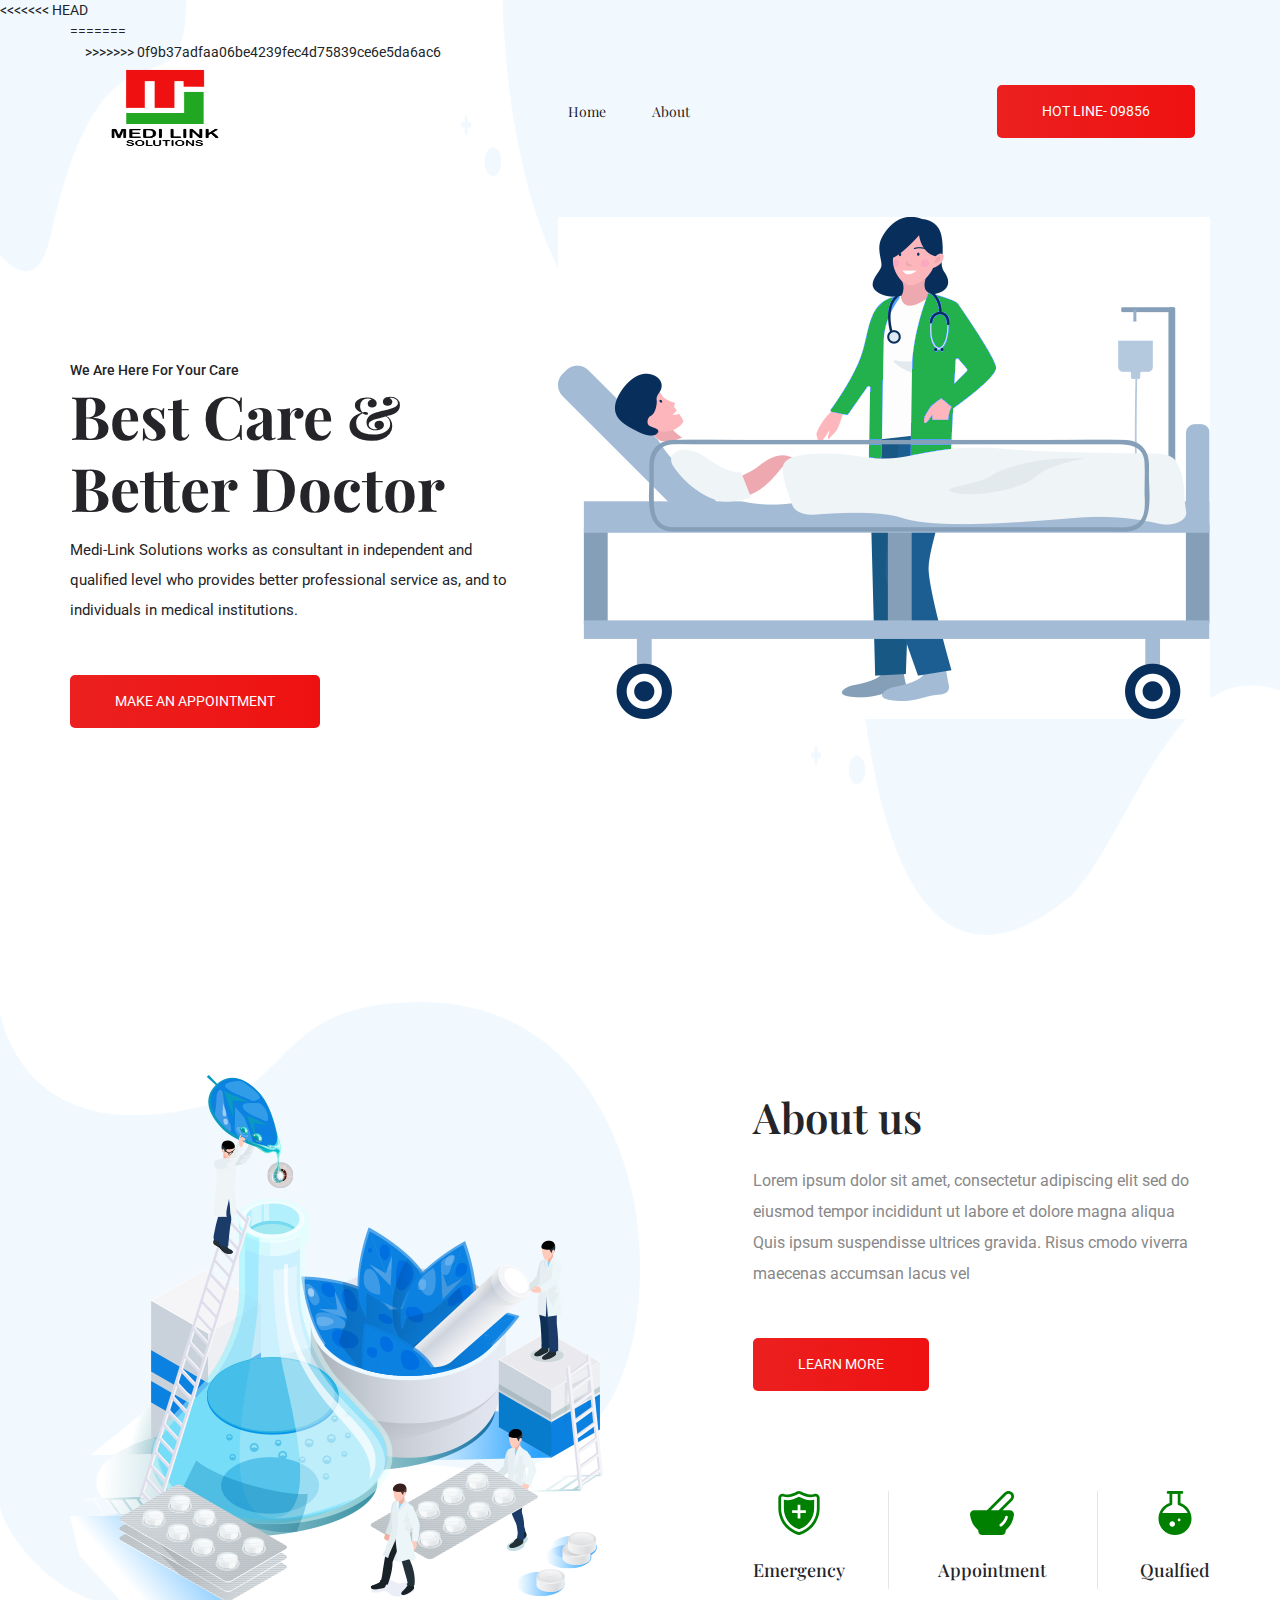
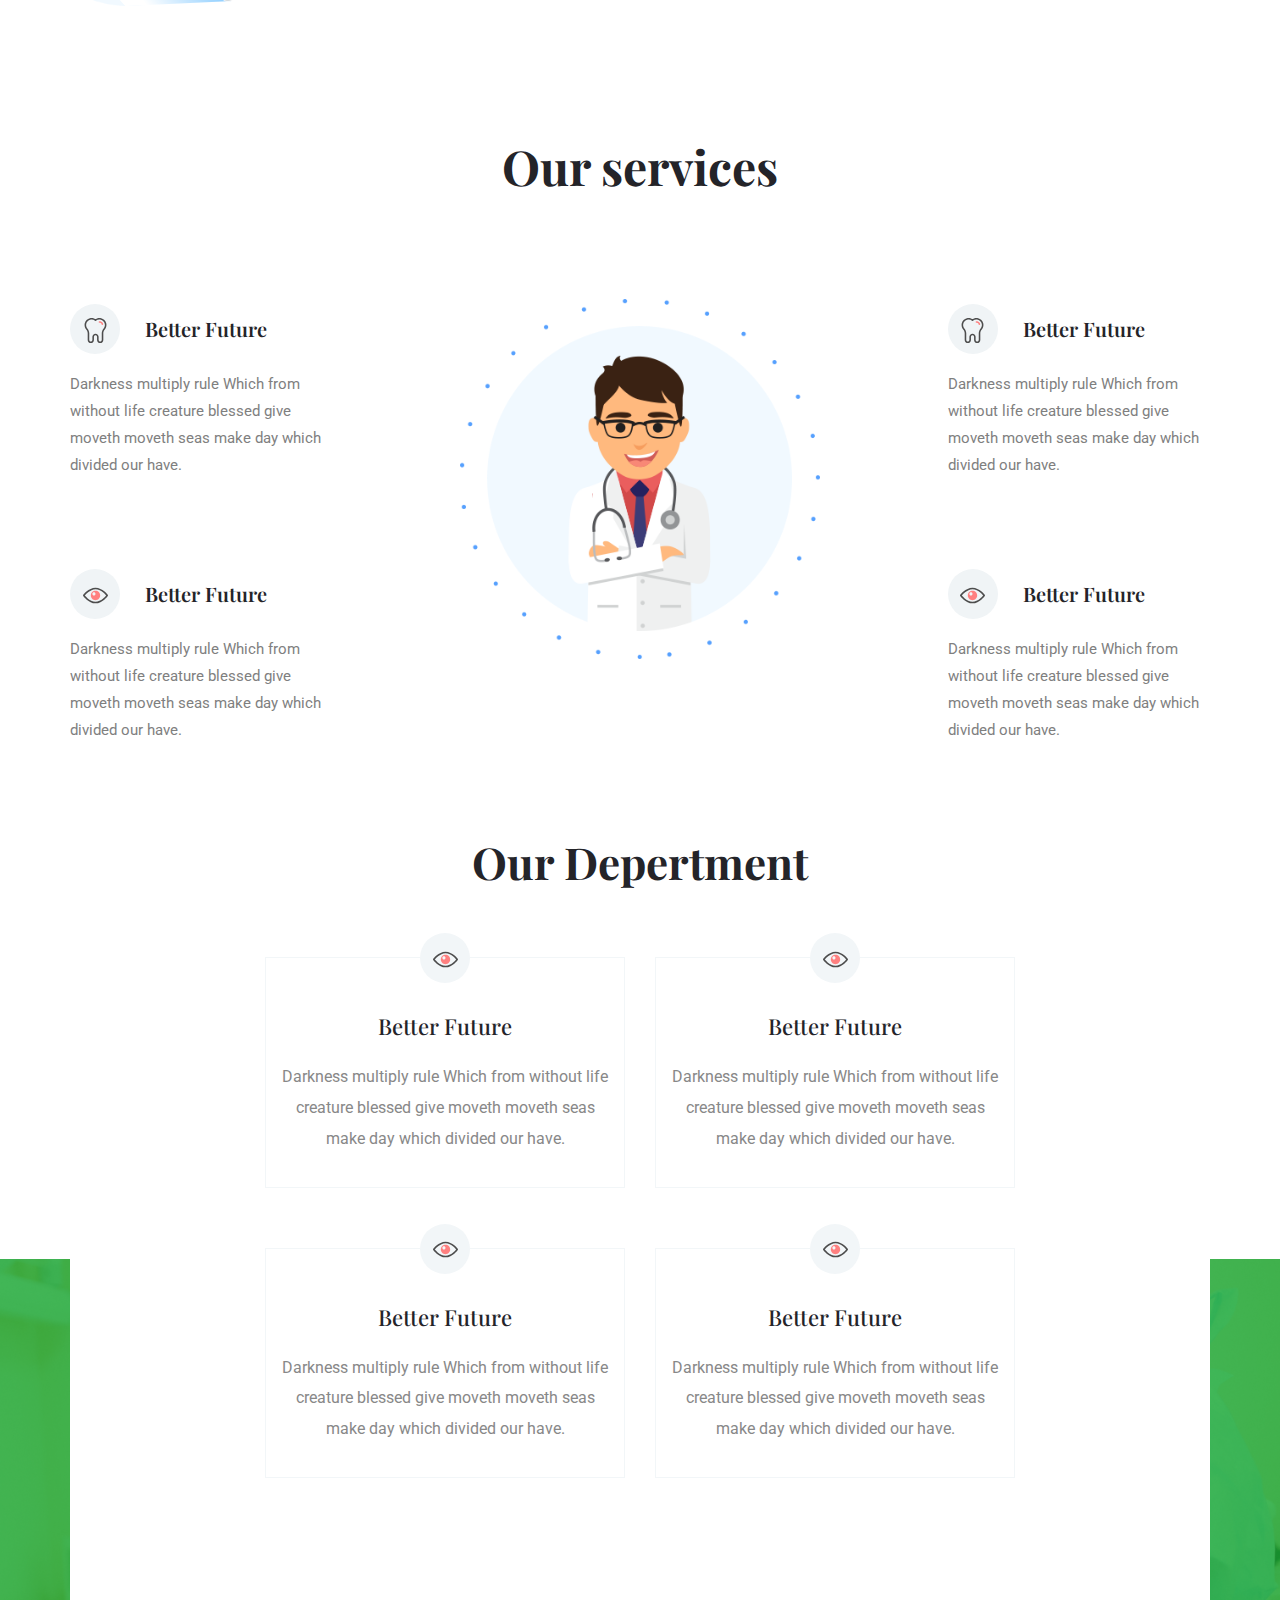
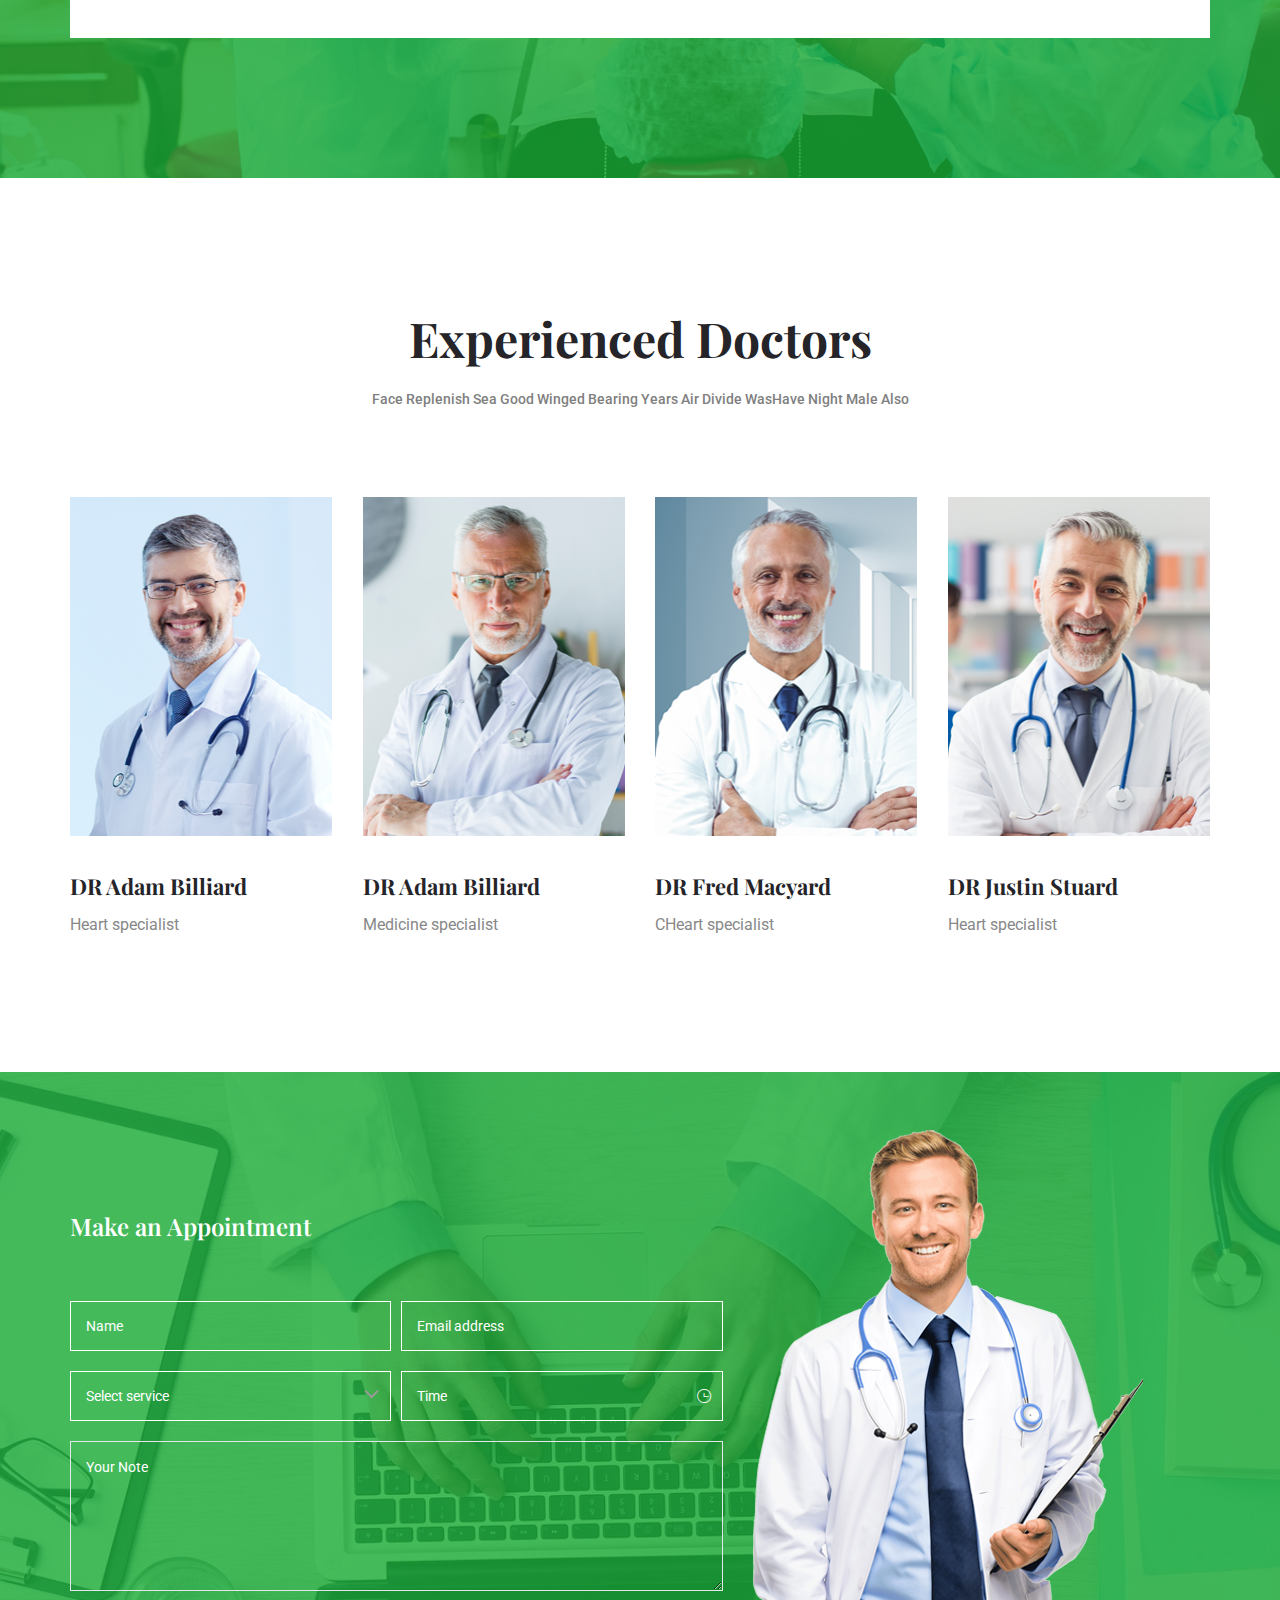
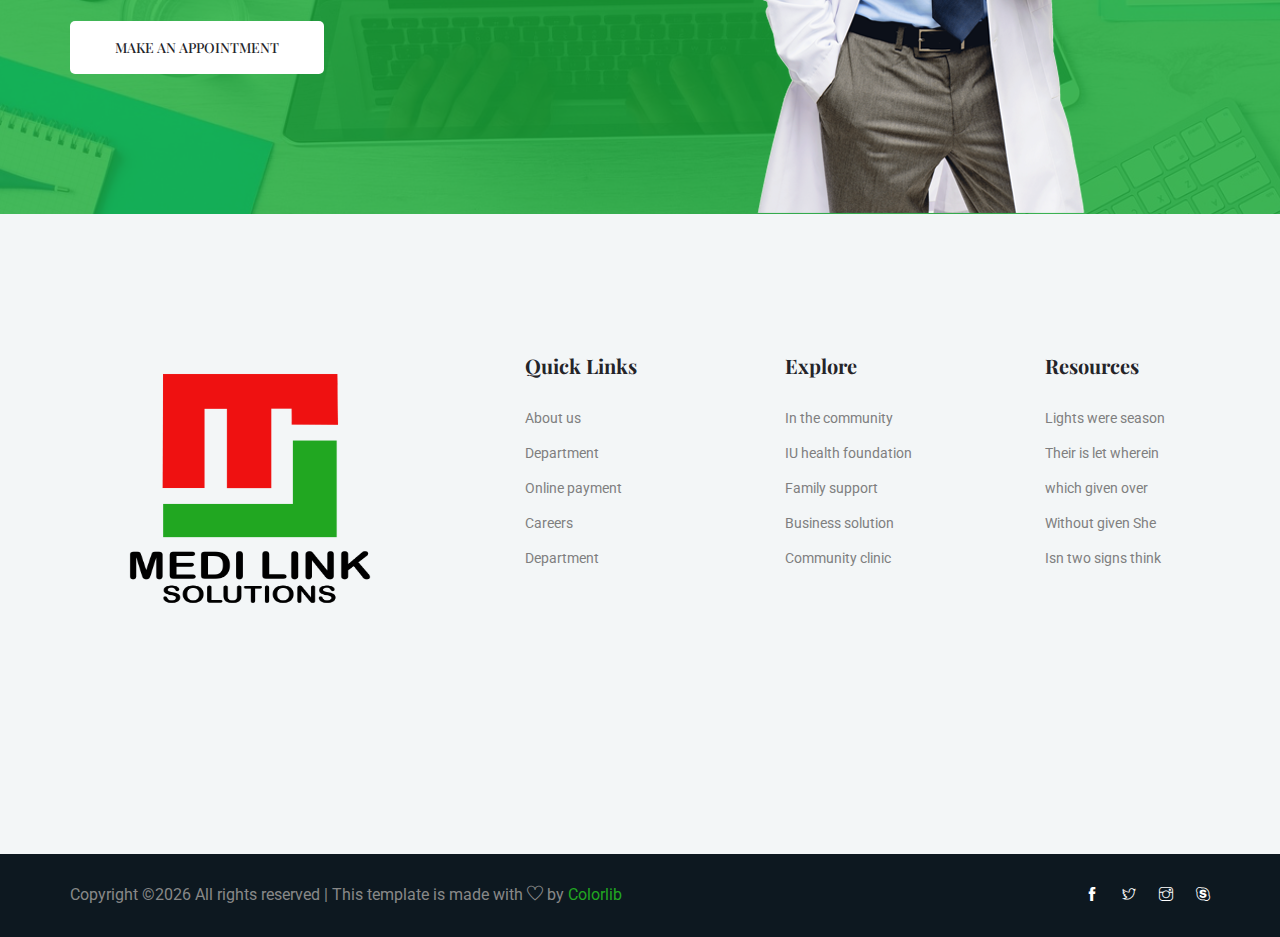
==== commit 6608cf8f: "second 1" ====
--- a/index.html
+++ b/index.html
@@ -30,7 +30,11 @@
 <body>
     <!--::header part start::-->
     <header class="main_menu home_menu">
-        <div class="container">
+<<<<<<< HEAD
+        <div class="container"> 
+=======
+        <div class="container">
+>>>>>>> 0f9b37adfaa06be4239fec4d75839ce6e5da6ac6
             <div class="row align-items-center">
                 <div class="col-lg-12">
                     <nav class="navbar navbar-expand-lg navbar-light">
--- a/css/style.css
+++ b/css/style.css
@@ -1,9 +1,9 @@
 @import url("https://fonts.googleapis.com/css?family=Playfair+Display:400,700|Roboto:300,400,500,700&display=swap");
 /* line 1, ../../01 cl html template/03_jun 2019/182_medico_html/sass/_extends.scss */
 .btn_1, .btn_2, .regervation_part .btn_2:hover {
-    background-image: -webkit-linear-gradient(to right, #649bff, #0070fa, #649bff);
-    background-image: -o-linear-gradient(to right, #649bff, #0070fa, #649bff);
-    background-image: linear-gradient(to right, #ff6496, #dc3545, #ff6464);
+    background-image: -webkit-linear-gradient(to right,right, #ec2020, #ef1111, #ef1111);
+    background-image: -o-linear-gradient(to right,right, #ec2020, #ef1111, #ef1111);
+    background-image: linear-gradient(to right, #ec2020, #ef1111, #ef1111);
 }
 
 /* line 6, ../../01 cl html template/03_jun 2019/182_medico_html/sass/_extends.scss */
@@ -571,7 +571,7 @@
 
 /*=================== custom button rule start ====================*/
 /* line 98, ../../01 cl html template/03_jun 2019/182_medico_html/sass/_button.scss */
-.button {
+.button { 
   display: inline-block;
   border: 1px solid transparent;
   font-size: 15px;
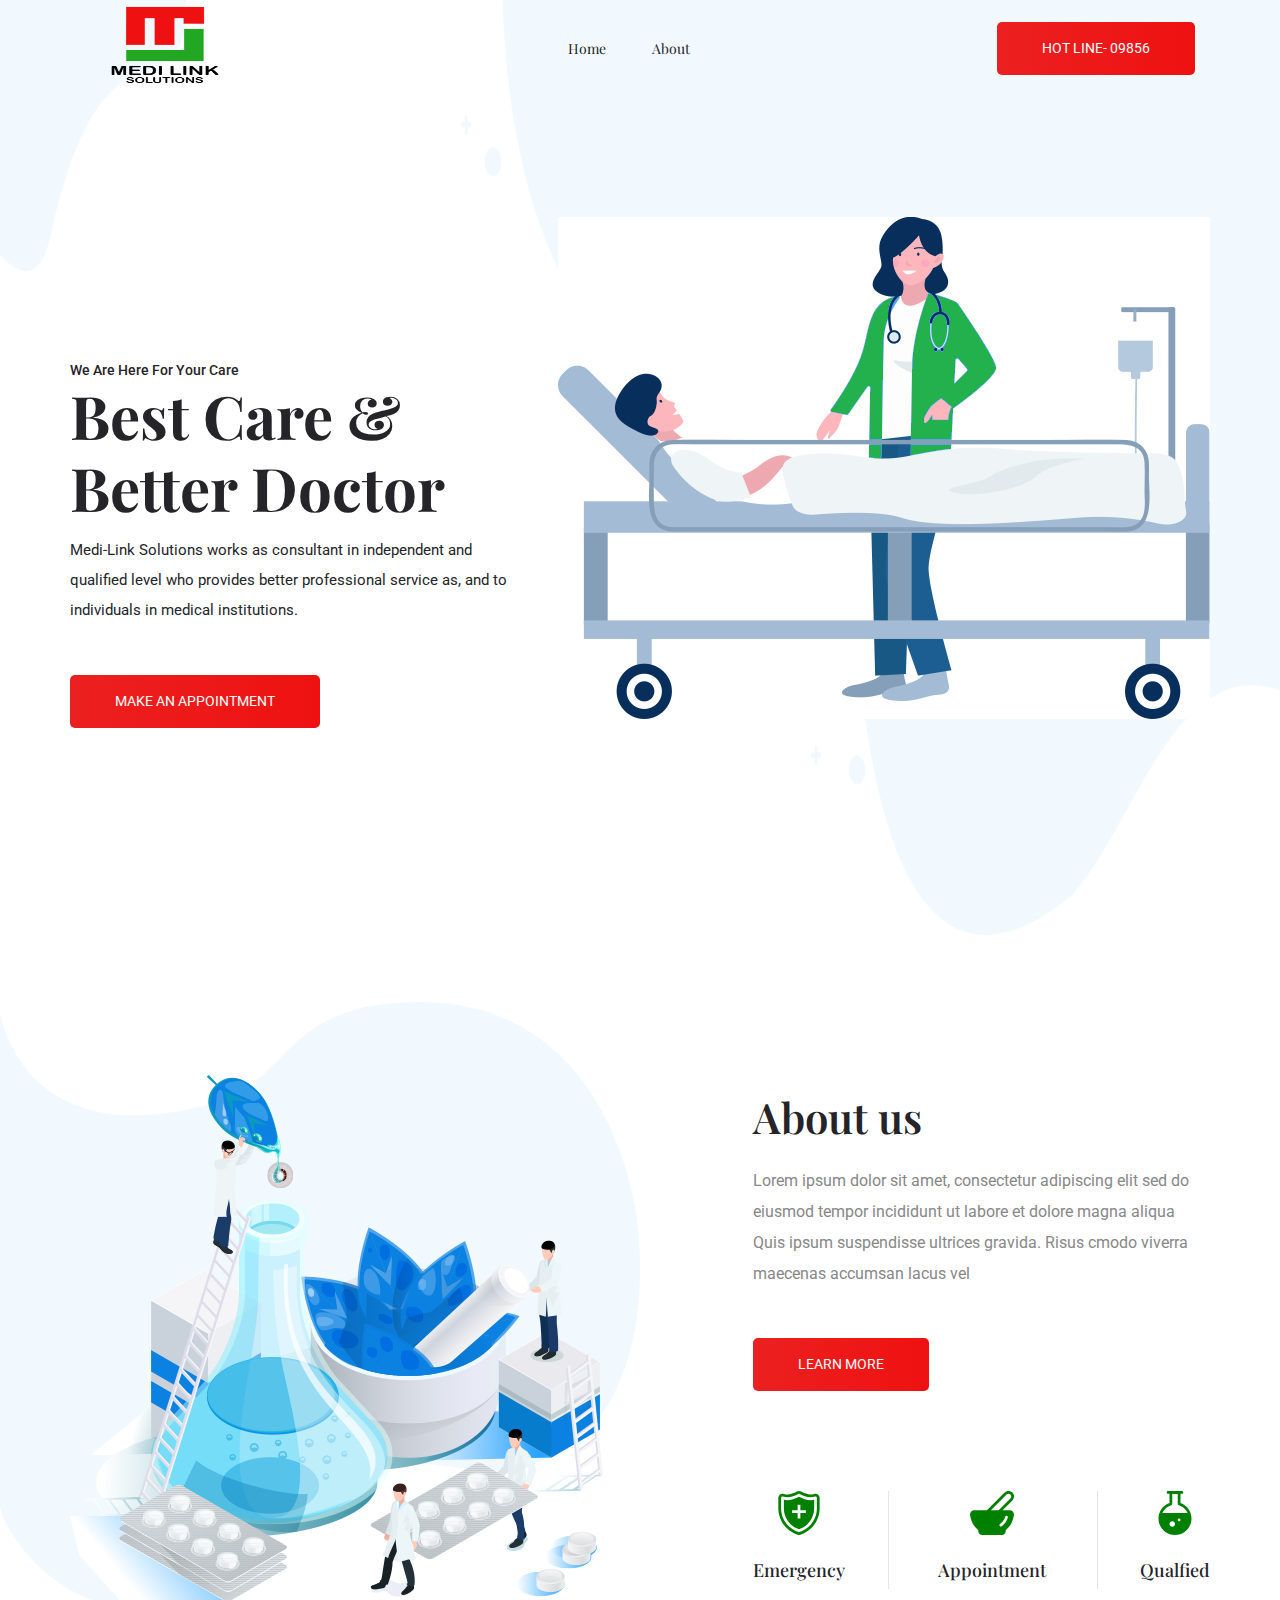
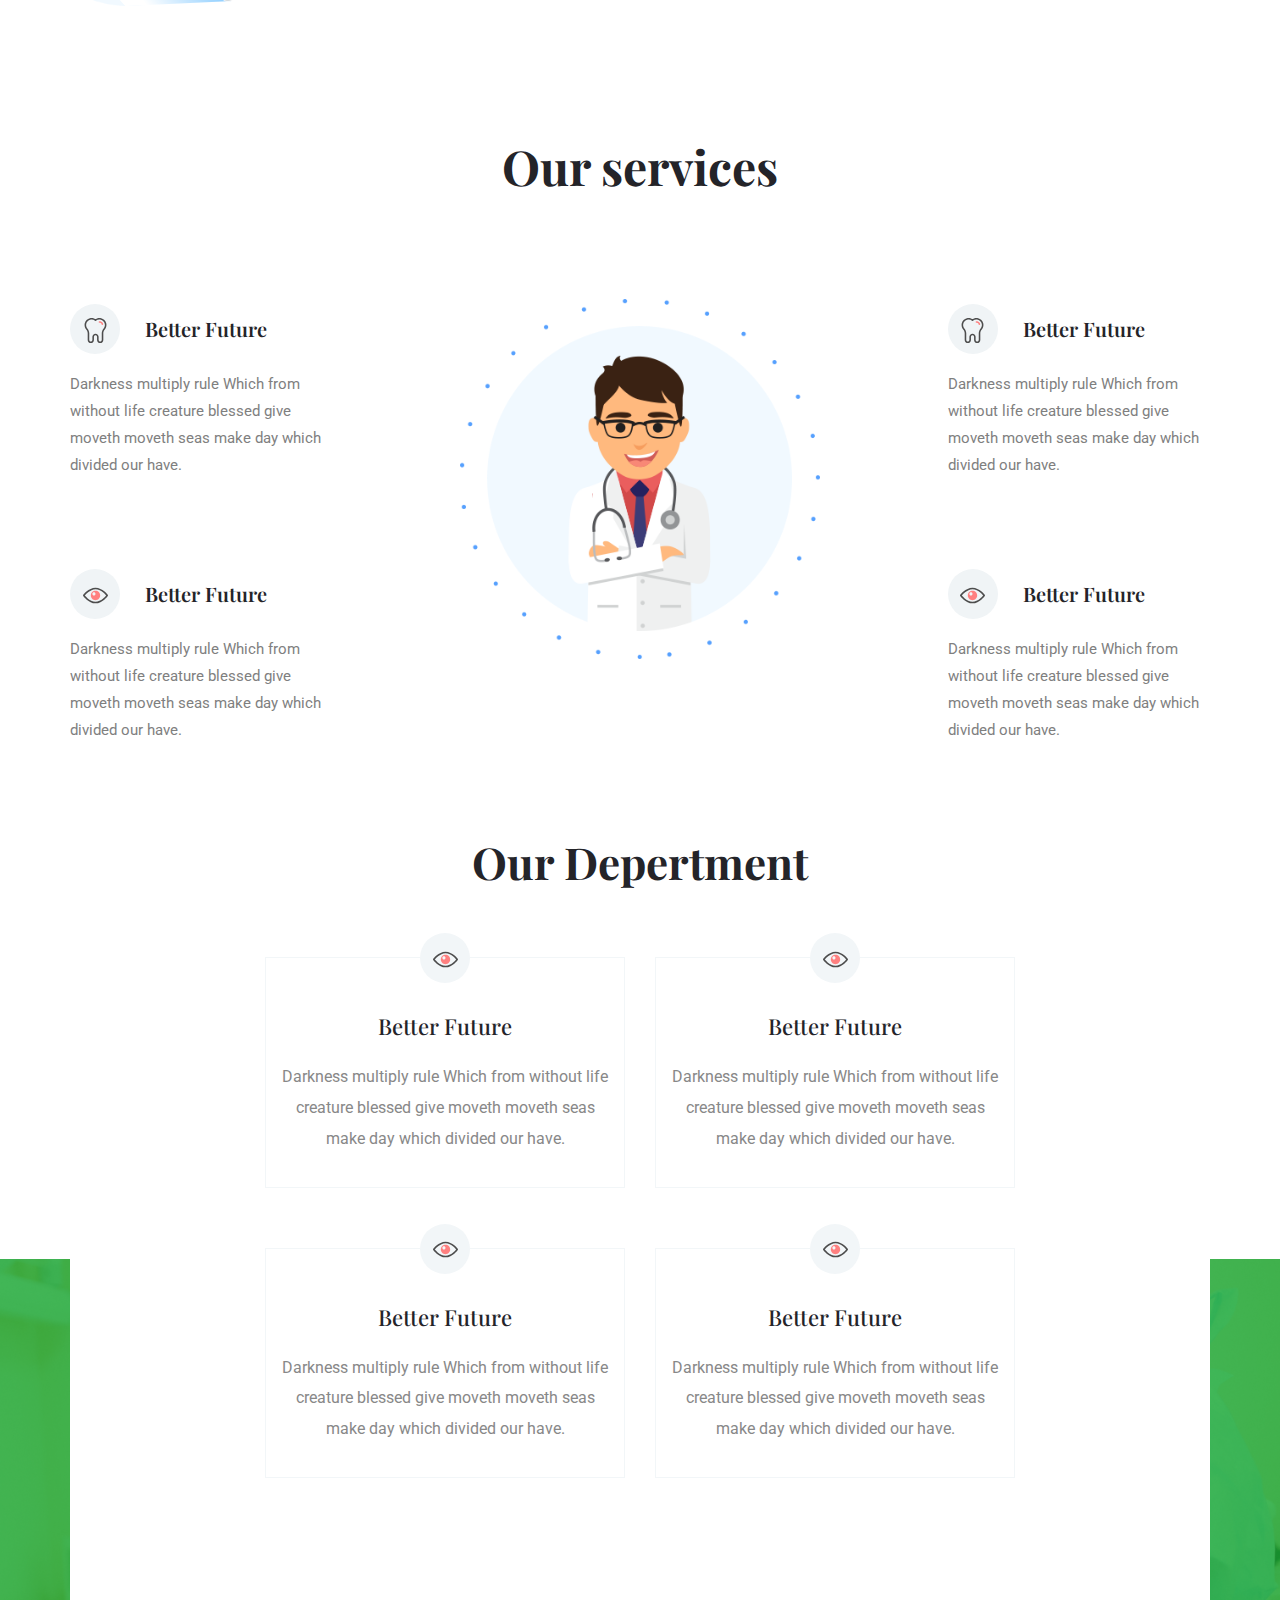
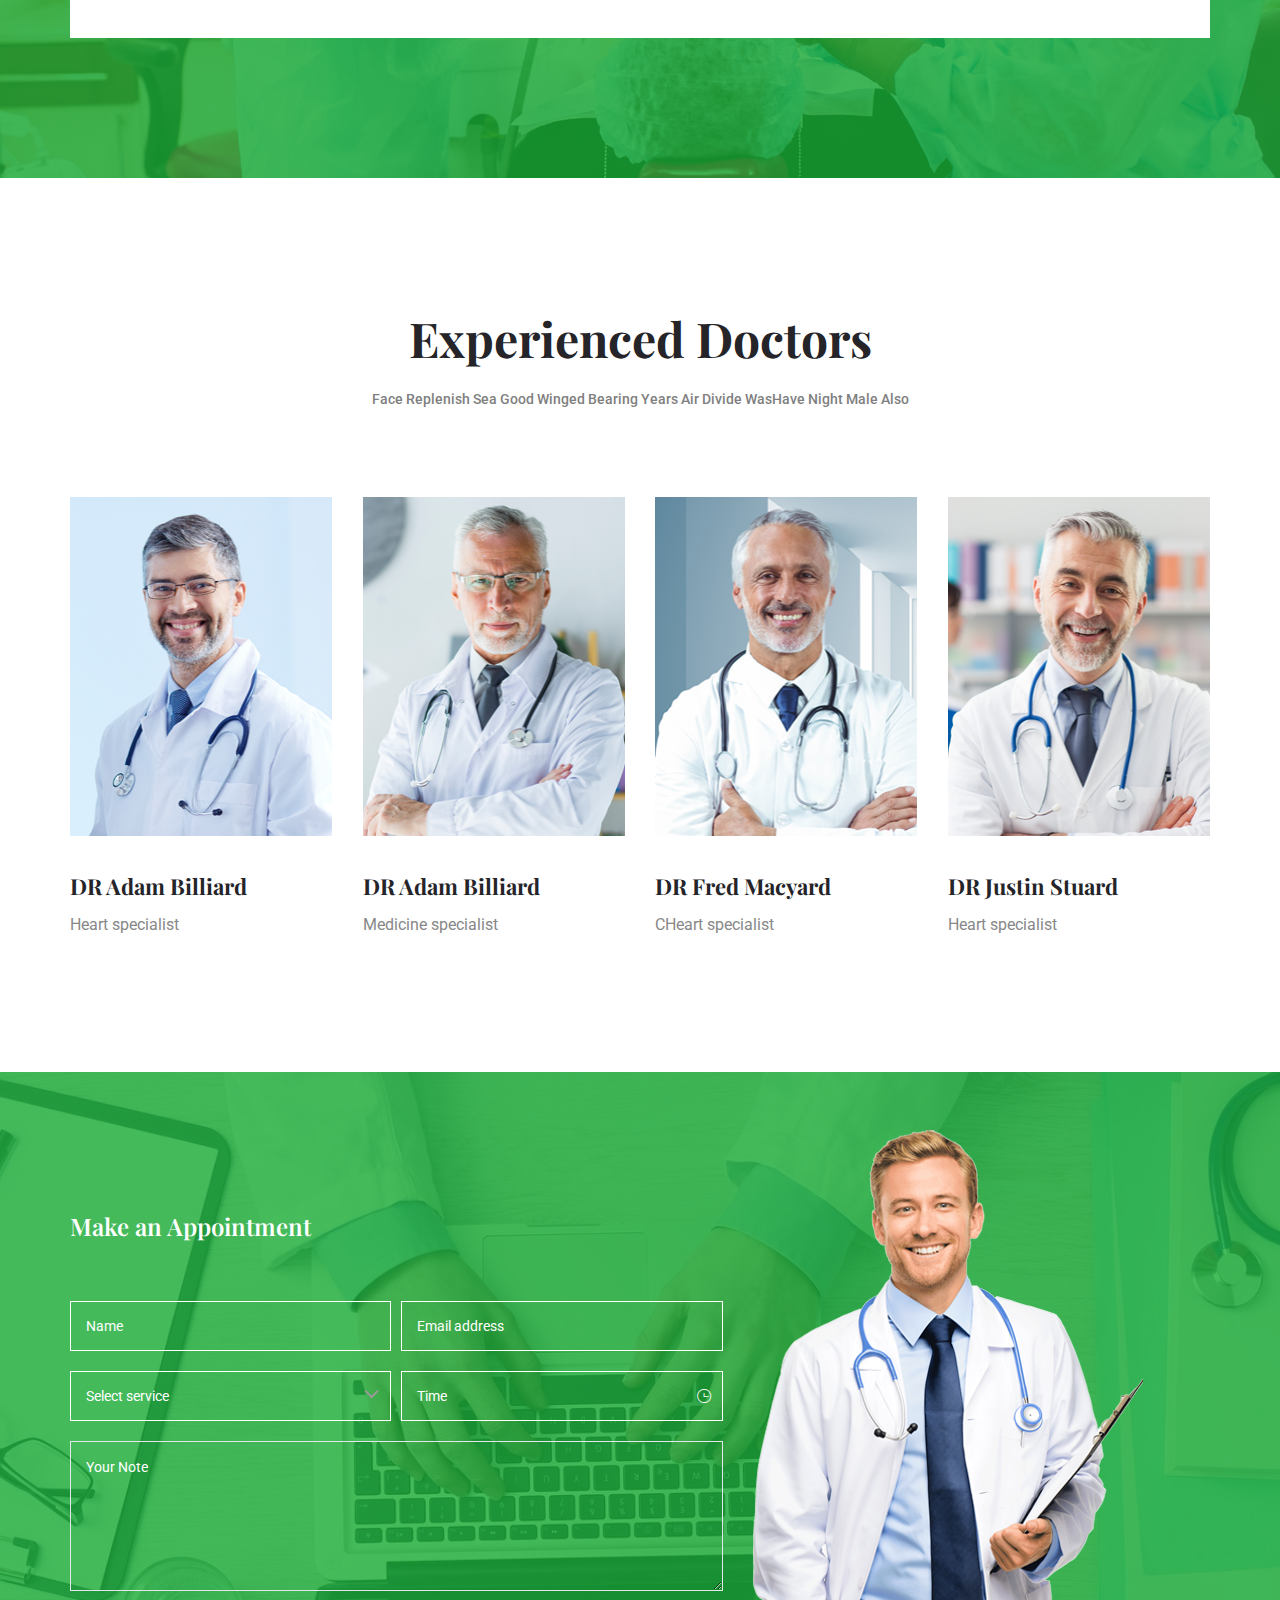
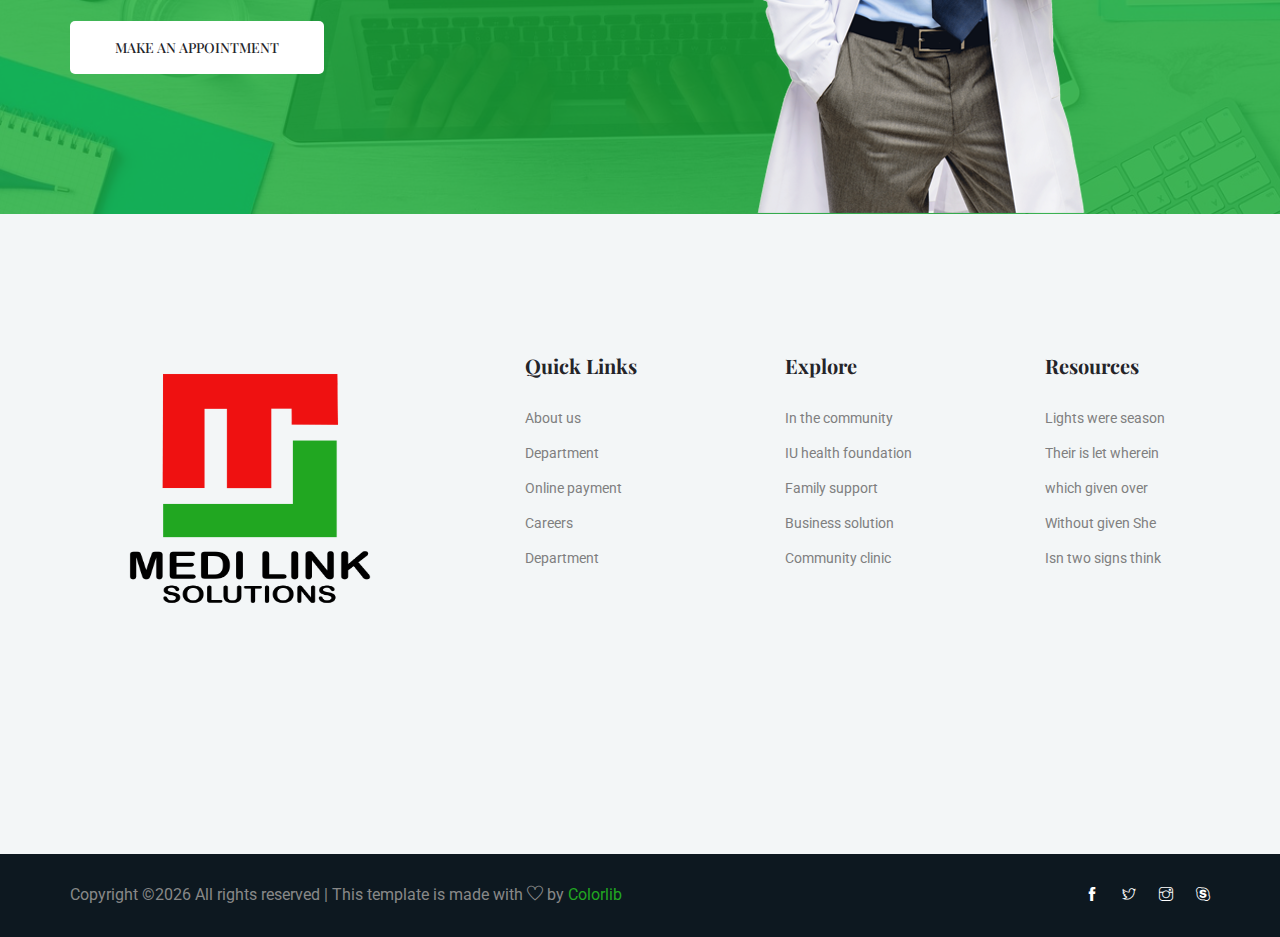
==== commit c02f3caa: "second 2" ====
--- a/index.html
+++ b/index.html
@@ -30,12 +30,8 @@
 <body>
     <!--::header part start::-->
     <header class="main_menu home_menu">
-<<<<<<< HEAD
-        <div class="container"> 
-=======
-        <div class="container">
->>>>>>> 0f9b37adfaa06be4239fec4d75839ce6e5da6ac6
-            <div class="row align-items-center">
+        <div class="container">
+            <div class="roSw align-items-center">
                 <div class="col-lg-12">
                     <nav class="navbar navbar-expand-lg navbar-light">
                         <a class="navbar-brand" href="index.html"> <img src="img/Medilink_logo.png" style="height:6rem;width:10rem" alt="logo"> </a>
